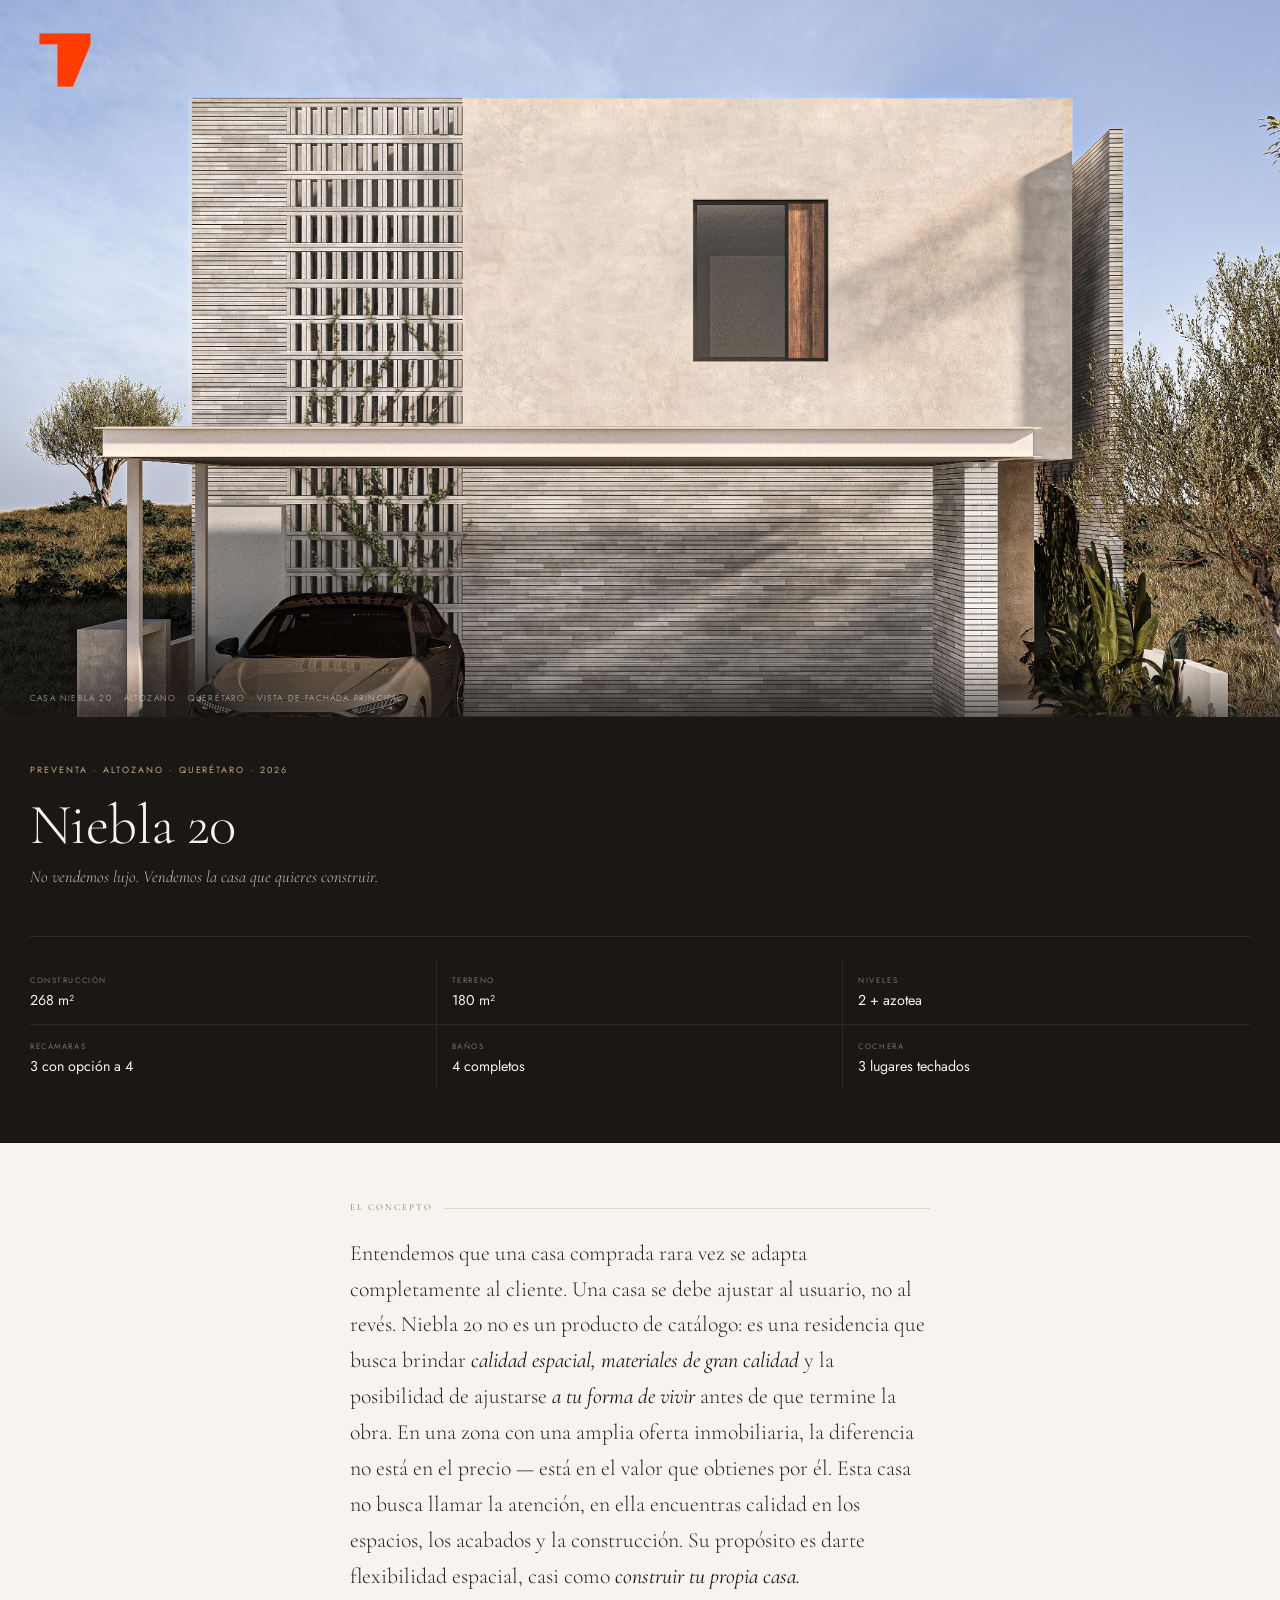
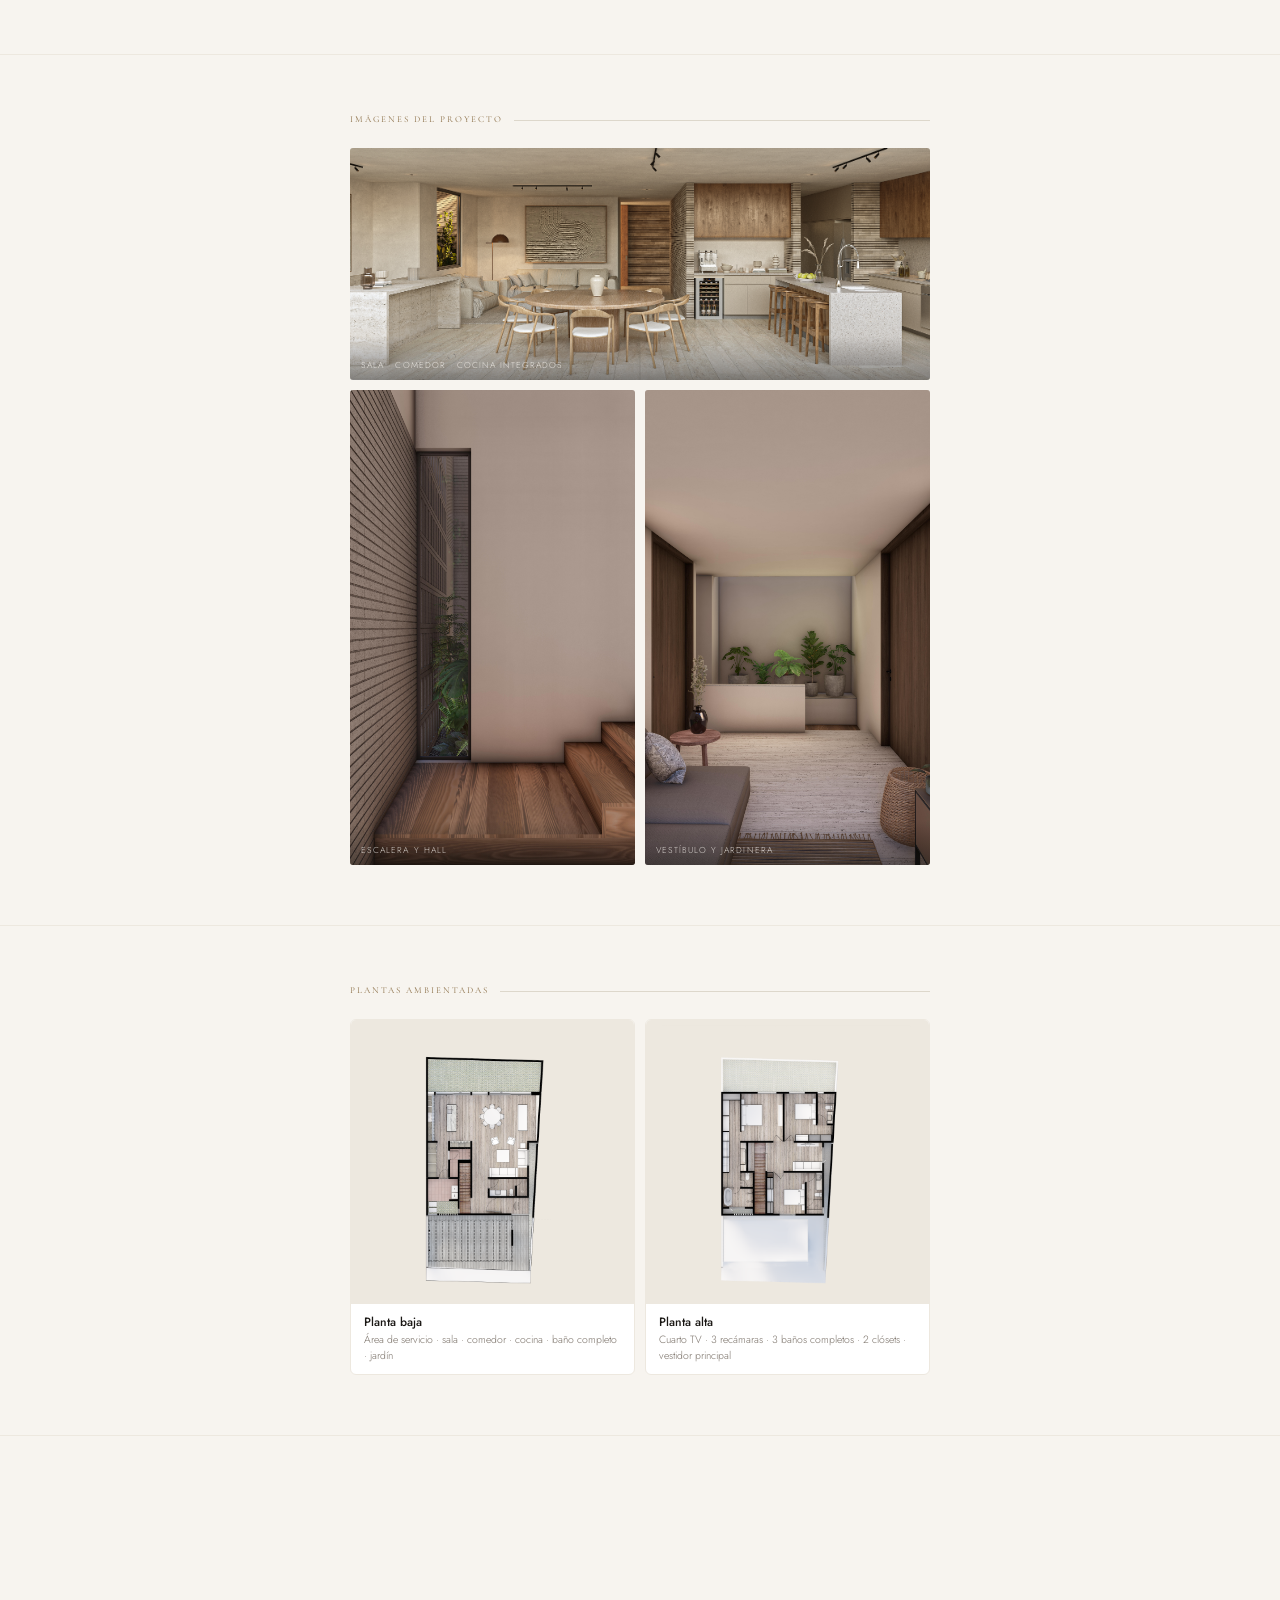
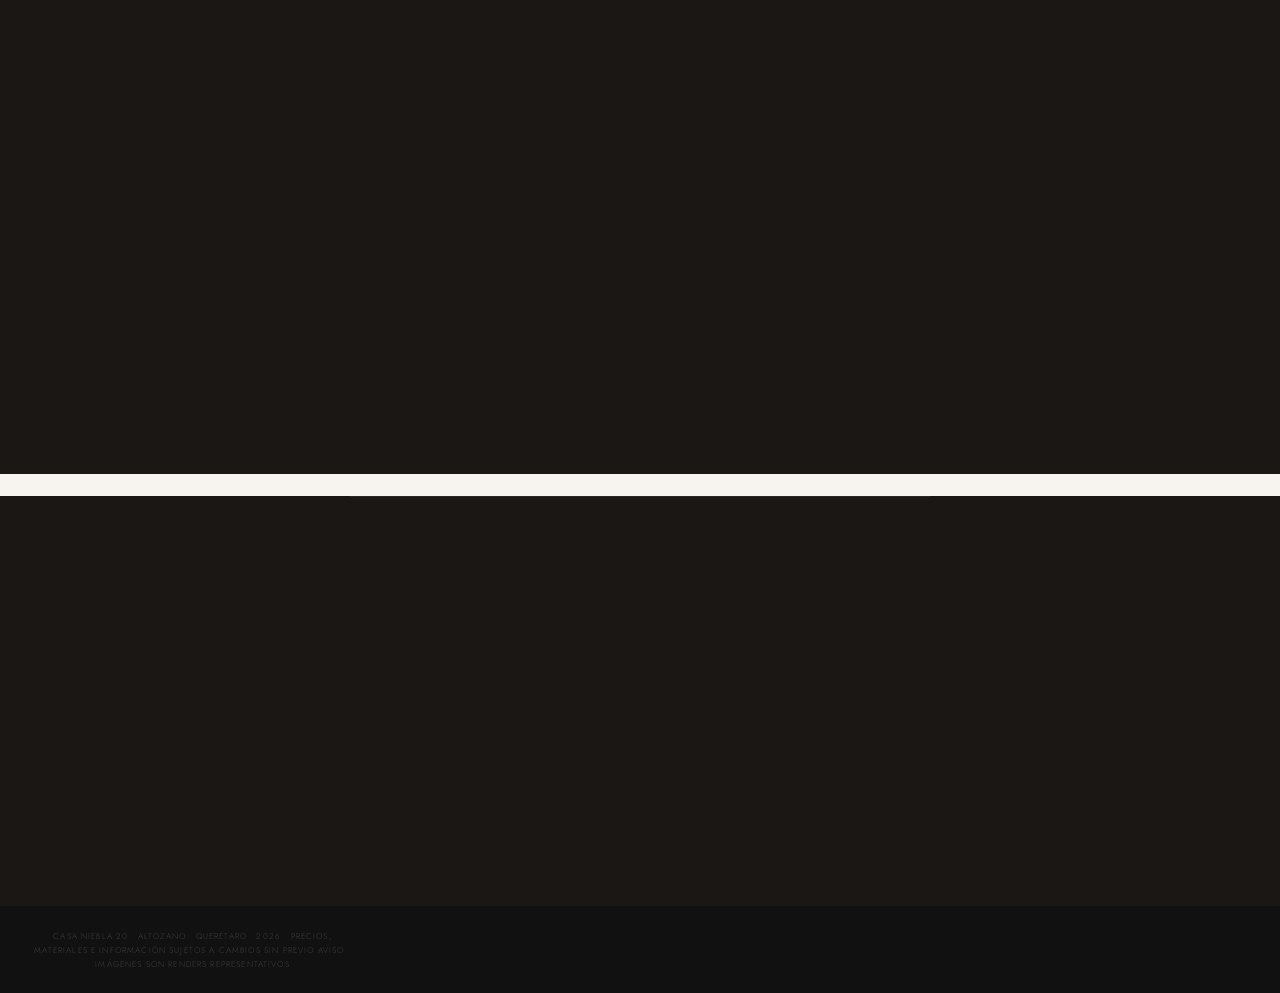
==== index.html @ 404b5ec1 "Add files via upload" ====
<!DOCTYPE html>
<html lang="es" dir="ltr">
<head>
<meta charset="UTF-8">
<meta name="viewport" content="width=device-width,initial-scale=1.0,viewport-fit=cover">
<meta name="theme-color" content="#1A1714">
<meta name="color-scheme" content="light">
<meta http-equiv="X-Content-Type-Options" content="nosniff">
<meta http-equiv="Referrer-Policy" content="strict-origin-when-cross-origin">
<meta name="format-detection" content="telephone=no">

<!-- EDITAR: título, descripción y URL de tu dominio -->
<title>Casa Niebla 20 — Preventa Querétaro 2026</title>
<meta name="description" content="Preventa residencial en Querétaro. Calidad espacial, materiales de primera selección y personalización total a tu medida.">
<meta name="robots" content="index,follow">
<link rel="canonical" href="https://casa-niebla-20.talud.mx/">

<!-- Open Graph — aparece al compartir por WhatsApp, iMessage, redes sociales -->
<!-- EDITAR: og:url y og:image con tu URL real -->
<meta property="og:type" content="website">
<meta property="og:url" content="https://casa-niebla-20.talud.mx/">
<meta property="og:title" content="Casa Niebla 20 — Preventa Querétaro 2026">
<meta property="og:description" content="Calidad espacial, materiales de primera selección y personalización total.">
<meta property="og:image" content="https://casa-niebla-20.talud.mx/img/og-image.jpg">
<meta property="og:image:width" content="1200">
<meta property="og:image:height" content="630">
<meta property="og:locale" content="es_MX">

<!-- Favicon — ISOblack.png en carpeta img/ -->
<link rel="icon" type="image/png" href="img/isoblack.png">

<!-- Fuentes: carga no bloqueante -->
<link rel="preconnect" href="https://fonts.googleapis.com" crossorigin>
<link rel="preconnect" href="https://fonts.gstatic.com" crossorigin>
<link href="https://fonts.googleapis.com/css2?family=Cormorant+Garamond:ital,wght@0,300;0,400;1,300;1,400&family=Jost:wght@300;400;500&display=swap" rel="stylesheet" media="print" onload="this.media='all'">
<noscript><link href="https://fonts.googleapis.com/css2?family=Cormorant+Garamond:ital,wght@0,300;0,400;1,300;1,400&family=Jost:wght@300;400;500&display=swap" rel="stylesheet"></noscript>

<!-- Estilos -->
<link rel="stylesheet" href="css/styles.css">

<!-- Datos estructurados para Google — EDITAR valores entre comillas -->
<script type="application/ld+json">
{"@context":"https://schema.org","@type":"RealEstateListing","name":"Casa Niebla 20","description":"Preventa residencial en Querétaro. Calidad espacial y personalización total.","url":"https://casa-niebla-20.talud.mx/","image":"https://casa-niebla-20.talud.mx/img/og-image.jpg","address":{"@type":"PostalAddress","addressLocality":"Querétaro","addressRegion":"Querétaro","addressCountry":"MX"},"floorSize":{"@type":"QuantitativeValue","value":"268","unitCode":"MTK"},"numberOfRooms":3,"offers":{"@type":"Offer","priceCurrency":"MXN","availability":"https://schema.org/LimitedAvailability","validThrough":"2026-12-31"},"seller":{"@type":"Organization","name":"[Nombre del Despacho]","telephone":"+524422361139","email":"[Correo]"}}
</script>
</head>
<body>

<!-- LIGHTBOX — no editar -->
<div id="lightbox" class="lb-overlay" role="dialog" aria-modal="true" aria-label="Imagen ampliada" aria-hidden="true">
  <button class="lb-prev" id="lb-prev" aria-label="Imagen anterior">
    <svg viewBox="0 0 24 24" aria-hidden="true" fill="none" stroke="currentColor" stroke-width="1.5" stroke-linecap="round" stroke-linejoin="round"><polyline points="15 18 9 12 15 6"/></svg>
  </button>
  <div class="lb-img-wrap">
    <button class="lb-close" id="lb-close" aria-label="Cerrar imagen">
      <svg viewBox="0 0 24 24" aria-hidden="true"><line x1="18" y1="6" x2="6" y2="18"/><line x1="6" y1="6" x2="18" y2="18"/></svg>
    </button>
    <img id="lb-img" src="" alt="" loading="lazy">
    <p id="lb-caption" aria-live="polite"></p>
  </div>
  <button class="lb-next" id="lb-next" aria-label="Imagen siguiente">
    <svg viewBox="0 0 24 24" aria-hidden="true" fill="none" stroke="currentColor" stroke-width="1.5" stroke-linecap="round" stroke-linejoin="round"><polyline points="9 18 15 12 9 6"/></svg>
  </button>
</div>

<!-- ═══════════════════════════════════════════
     HERO
     EDITAR: título, subtítulo y los 6 datos del dl
═══════════════════════════════════════════ -->
<header class="hero" role="banner">
  <figure class="hero__media">
    <img src="img/isorojo.png" alt="" class="hero__iso" aria-hidden="true">
    <img src="img/fachada.jpg" alt="Fachada principal Casa Niebla 20"
         class="hero__img" width="1200" height="800"
         loading="eager" fetchpriority="high"
         data-lightbox data-lb-src="img/fachada.jpg"
         data-lb-caption="Fachada principal — Casa Niebla 20"
         >
    <figcaption>Casa Niebla 20 · Altozano · Querétaro · Vista de fachada principal</figcaption>
  </figure>

  <div class="hero__body">
    <p class="hero__eyebrow">Preventa · Altozano  · Querétaro · 2026</p><!-- EDITAR año/ciudad -->
    <h1 class="hero__title">Niebla 20</h1><!-- EDITAR nombre -->
    <p class="hero__subtitle">No vendemos lujo. Vendemos la casa que quieres construir.</p><!-- EDITAR subtítulo -->

    <!-- EDITAR los 6 valores del proyecto -->
    <dl class="hero__meta">
      <div><dt>Construcción</dt><dd>268 m²</dd></div>
      <div><dt>Terreno</dt><dd>180 m²</dd></div>
      <div><dt>Niveles</dt><dd>2 + azotea</dd></div>
      <div><dt>Recámaras</dt><dd>3 con opción a 4</dd></div>
      <div><dt>Baños</dt><dd>4 completos</dd></div>
      <div><dt>Cochera</dt><dd>3 lugares techados</dd></div>
    </dl>
  </div>
</header>

<main id="main-content">

<!-- ═══════════════════════════════════════════
     01 · CONCEPTO — EDITAR el párrafo
═══════════════════════════════════════════ -->
<section class="section" aria-labelledby="h-concepto">
  <div class="wrap">
    <h2 class="section-tag reveal" id="h-concepto">El concepto</h2>
    <p class="concept__text reveal">
      Entendemos que una casa comprada rara vez se adapta completamente al cliente. Una casa se debe ajustar al usuario,
      no al revés. Niebla 20 no es un producto de catálogo: es una residencia
      que busca brindar <em>calidad espacial, materiales de gran calidad</em>
      y la posibilidad de ajustarse <em>a tu forma de vivir</em> antes de que termine la obra.
      En una zona con una amplia oferta inmobiliaria, la diferencia no está en el precio —
      está en el valor que obtienes por él. Esta casa no busca llamar la atención, en ella encuentras calidad en los espacios, los acabados y la construcción.
      Su propósito es darte flexibilidad espacial, casi como <em>construir tu propia casa.</em>
    </p>
  </div>
</section>

<!-- ═══════════════════════════════════════════
     02 · RENDERS PRINCIPALES
     Tamaños: Render 01 → 800×450 px | Renders 02-03 → 400×300 px
═══════════════════════════════════════════ -->
<section class="section" aria-labelledby="h-renders">
  <div class="wrap">
    <h2 class="section-tag reveal" id="h-renders">Imágenes del proyecto</h2>
    <div class="renders__stack">

      <figure class="render-box render-box--tall reveal">
        <img src="img/pano.jpeg" alt="Panorámica área social — sala, comedor y cocina"
             class="render-box__img" width="1850" height="450" loading="lazy"
             data-lightbox data-lb-src="img/pano.jpeg"
             data-lb-caption="Sala · comedor · cocina integrados"
             data-lb-type="pano" data-lb-group="renders">
        <figcaption>Sala · comedor · cocina integrados</figcaption>
      </figure>

      <div class="renders__pair">
        <figure class="render-box render-box--short reveal">
          <img src="img/escalera.jpg" alt="Escalera y hall de acceso a planta alta"
               class="render-box__img" width="400" height="300" loading="lazy"
               data-lightbox data-lb-src="img/escalera.jpg"
               data-lb-caption="Escalera y hall" data-lb-group="renders">
          <figcaption>Escalera y hall</figcaption>
        </figure>

        <figure class="render-box render-box--short reveal">
          <img src="img/jardinera.jpg" alt="Vestíbulo con jardinera interior"
               class="render-box__img" width="400" height="300" loading="lazy"
               data-lightbox data-lb-src="img/jardinera.jpg"
               data-lb-caption="Vestíbulo y jardinera" data-lb-group="renders">
          <figcaption>Vestíbulo y jardinera</figcaption>
        </figure>
      </div>

    </div>
  </div>
</section>

<!-- ═══════════════════════════════════════════
     03 · PLANTAS AMBIENTADAS
     Tamaño recomendado: 600×600 px
     Para habilitar el lightbox, verifica que data-lb-src apunte al mismo archivo
═══════════════════════════════════════════ -->
<section class="section" aria-labelledby="h-plantas">
  <div class="wrap">
    <h2 class="section-tag reveal" id="h-plantas">Plantas ambientadas</h2>
    <div class="plantas__grid">

      <article class="planta-card reveal">
        <div class="planta-card__img">
          <img src="img/plantabaja.png" alt="Opción cocina abierta o cerrada"
               width="400" height="225" loading="lazy"
               data-lightbox data-lb-src="img/plantabaja.png"
               data-lb-caption="Planta baja — opciones de distribución"
               data-lb-type="planta" data-lb-group="plantas">
        </div>
        <div class="planta-card__body">
          <h3 class="planta-card__title">Planta baja</h3><!-- EDITAR -->
          <p class="planta-card__desc">Área de servicio · sala · comedor · cocina · baño completo · jardín</p><!-- EDITAR -->
        </div>
      </article>

      <article class="planta-card reveal">
        <div class="planta-card__img">
          <img src="img/plantaalta.png" alt="Distribución planta alta"
               width="400" height="225" loading="lazy"
               data-lightbox data-lb-src="img/plantaalta.png"
               data-lb-caption="Planta alta — recámaras y baños"
               data-lb-type="planta" data-lb-group="plantas">
        </div>
        <div class="planta-card__body">
          <h3 class="planta-card__title">Planta alta</h3><!-- EDITAR -->
          <p class="planta-card__desc">Cuarto TV · 3 recámaras · 3 baños completos · 2 clósets · vestidor principal</p><!-- EDITAR -->
        </div>
      </article>

    </div>
  </div>
</section>

<!-- ═══════════════════════════════════════════
     04 · PERSONALIZACIÓN — EDITAR títulos y descripciones
═══════════════════════════════════════════ -->
<section class="section" aria-labelledby="h-custom">
  <div class="wrap">
    <h2 class="section-tag reveal" id="h-custom">Tu casa, a tu medida</h2>
    <p class="custom__intro reveal">
      La planta baja puede adaptarse antes o después de entregar la casa.
      Contáctanos durante la preventa y define cómo quieres vivir:
      no hay costo adicional por elegir, únicamente en preventa.
    </p>
    <div class="flex-grid">

      <article class="flex-card reveal">
        <div class="flex-card__thumb">
          <img src="img/family.png" alt="Opción cuarto en planta baja"
               width="400" height="225" loading="lazy"
               data-lightbox data-lb-src="img/family.png"
               data-lb-caption="Opción: Cuarto en planta baja"
               data-lb-type="planta" data-lb-group="custom">
        </div>
        <div class="flex-card__body">
          <div class="flex-card__icon" aria-hidden="true">
            <svg viewBox="0 0 24 24"><path d="M3 9l9-7 9 7v11a2 2 0 01-2 2H5a2 2 0 01-2-2z"/><polyline points="9 22 9 12 15 12 15 22"/></svg>
          </div>
          <h3>Cuarto en planta baja</h3>
          <p>Ideal para adultos mayores, trabajar en casa o ganar otro espacio de convivencia para la familia.</p>
        </div>
      </article>

      <article class="flex-card reveal">
        <div class="flex-card__thumb">
          <img src="img/cocina.png" alt="Opción cocina abierta o cerrada"
               width="400" height="225" loading="lazy"
               data-lightbox data-lb-src="img/cocina.png"
               data-lb-caption="Opción: Cocina abierta o cerrada"
               data-lb-type="planta" data-lb-group="custom">
        </div>
        <div class="flex-card__body">
          <div class="flex-card__icon" aria-hidden="true">
            <svg viewBox="0 0 24 24"><path d="M3 11l19-9-9 19-2-8-8-2z"/></svg>
          </div>
          <h3>Cocina cerrada</h3>
          <p>Ideal para quienes prefieren mantener los espacios separados.</p>
        </div>
      </article>

    </div>
  </div>
</section>

<!-- ═══════════════════════════════════════════
     05 · ACABADOS — EDITAR especificaciones y marcas
═══════════════════════════════════════════ -->
<section class="section" aria-labelledby="h-acabados">
  <div class="wrap">
    <h2 class="section-tag reveal" id="h-acabados">Memoria de acabados y equipamiento</h2>
    <dl>
      <div class="acabados__item reveal"><dt class="ac__label">Cancelería</dt><dd class="ac__desc">Aluminio color gris Europa <span class="brand-pill">CUPRUM / Eurovent</span></dd></div>
      <div class="acabados__item reveal"><dt class="ac__label">Pisos sociales</dt><dd class="ac__desc">Travertino a la veta 30 cm × largos libres, acabado mate <span class="brand-pill">Piedra natural</span></dd></div>
      <div class="acabados__item reveal"><dt class="ac__label">Pisos rec.</dt><dd class="ac__desc">Laminado 8 mm AC4 o madera de ingeniería (a elegir en preventa) <span class="brand-pill">Teknostep</span></dd></div>
      <div class="acabados__item reveal"><dt class="ac__label">Cocina</dt><dd class="ac__desc">Gabinetes de melamina con frentes de <b>MDF enchapado</b>, cubierta de granito (a elegir en preventa), tarja doble de acero inox.</dd></div>
      <div class="acabados__item reveal"><dt class="ac__label">Baños</dt><dd class="ac__desc">WC descarga dual, lavabos monolíticos, monomandos de palanca <span class="brand-pill">Interceramic / Helvex / Urrea</span></dd></div>
      <div class="acabados__item reveal"><dt class="ac__label">Herrería</dt><dd class="ac__desc">Puertas y cubiertas en acabado mate</dd></div>
      <div class="acabados__item reveal"><dt class="ac__label">Pintura</dt><dd class="ac__desc">Vinílica lavable interior / acrílica exterior, acabado mate <span class="brand-pill">Behr / Berel</span></dd></div>
      <div class="acabados__item reveal"><dt class="ac__label">Clósets</dt><dd class="ac__desc">Gabinetes de melamina con frentes de <b>MDF enchapado</b>, correderas amortiguadas, espejo integrado</dd></div>
      <div class="acabados__item reveal"><dt class="ac__label">Eléctrico</dt><dd class="ac__desc">Apagadores y contactos (color y línea a elegir en preventa), tablero de interruptores term. <span class="brand-pill">Bticino / SquareD</span></dd></div>
      <div class="acabados__item reveal"><dt class="ac__label">Agua caliente</dt><dd class="ac__desc">Calentador de paso a gas, preparación para solar <span class="brand-pill">Calorex</span></dd></div>
      <div class="acabados__item reveal"><dt class="ac__label">Aire Acondicionado</dt><dd class="ac__desc">Preparación para minisplit en cada recámara de Planta Alta </dd></div>
      <div class="acabados__item reveal"><dt class="ac__label">Cisterna</dt><dd class="ac__desc">Tuberías en Tuboplus, cisterna 5 mil litros, bomba sumergible .75 hp <span class="brand-pill">Rotoplas / Pedrollo</span></dd></div>
    </dl>
    <p class="acabados__note reveal">* Marcas indicadas como referencia de calidad. El constructor podrá sustituir por equivalentes de igual o mayor especificación, previo acuerdo con el comprador.</p>
  </div>
</section>

<!-- ═══════════════════════════════════════════
     06 · DETALLES INTERIORES
     Tamaño recomendado: 600×600 px
     Para agregar más fotos: duplica un <figure class="sec-box"> y ajusta src, alt y figcaption
═══════════════════════════════════════════ -->
<section class="section" aria-labelledby="h-detalles">
  <div class="wrap">
    <h2 class="section-tag reveal" id="h-detalles">Detalles interiores</h2>
    <div class="sec-renders__grid">

      <figure class="sec-box reveal">
        <img src="img/escalera.jpg" alt="Vestíbulo principal"
             width="600" height="600" loading="lazy"
             data-lightbox data-lb-src="img/escalera.jpg" data-lb-caption="Remate acceso" data-lb-group="detalles">
        <figcaption>Remate acceso</figcaption>
      </figure>

      <figure class="sec-box reveal">
        <img src="img/cocinacerrada.jpg" alt="Cocina y área social"
             width="600" height="600" loading="lazy"
             data-lightbox data-lb-src="img/cocinacerrada.jpg" data-lb-caption="Cocina Cerrada" data-lb-group="detalles">
        <figcaption>OPC. Cocina Cerrada</figcaption>
      </figure>

      <figure class="sec-box reveal">
        <img src="img/familypano.jpg" alt="Family Panorámica"
             width="600" height="600" loading="lazy"
             data-lightbox data-lb-src="img/familypano.jpg" data-lb-caption="OPC. Family" data-lb-group="detalles">
        <figcaption>OPC. Family</figcaption>
      </figure>

      <figure class="sec-box reveal">
        <img src="img/jardinera.jpg" alt="Jardinera interior"
             width="600" height="600" loading="lazy"
             data-lightbox data-lb-src="img/jardinera.jpg" data-lb-caption="Vestíbulo Planta Alta" data-lb-group="detalles">
        <figcaption>Vest Planta Alta</figcaption>
      </figure>

      <figure class="sec-box reveal">
        <img src="img/principal.jpg" alt="Recámara principal"
             width="600" height="600" loading="lazy"
             data-lightbox data-lb-src="img/principal.jpg" data-lb-caption="Recámara principal" data-lb-group="detalles">
        <figcaption>Recámara Principal</figcaption>
      </figure>

      <figure class="sec-box reveal">
        <img src="img/tv.jpg" alt="Sala de TV planta alta"
             width="600" height="600" loading="lazy"
             data-lightbox data-lb-src="img/tv.jpg" data-lb-caption="Sala TV" data-lb-group="detalles">
        <figcaption>Sala TV</figcaption>
      </figure>

    </div>
  </div>
</section>

</main>

<!-- ═══════════════════════════════════════════
     AVANCE DE OBRA
     CÓMO AGREGAR FOTOS (3 slots disponibles):
     En cada slot INSERT IMAGE:
     ① Copia tu foto a img/ (nombres: avance-01.jpg, avance-02.jpg, avance-03.jpg)
     ② Elimina el div.img-ph de ese slot
     ③ Descomenta el bloque <div class="obra__gallery-item"...> de ese slot
     ④ Actualiza src, data-lb-src, alt, data-lb-caption y la fecha del badge
     PORCENTAJE: cambia los 3 valores marcados con EDITAR-PCT
═══════════════════════════════════════════ -->
<section class="obra-section" aria-labelledby="h-obra">
  <div class="wrap">
    <h2 class="section-tag reveal" id="h-obra">Avance de obra</h2>
    <p class="obra__intro reveal">
      Actualizamos esta sección mensualmente con fotografías reales del proceso constructivo
      para que puedas seguir el avance de tu inversión con total transparencia.
    </p>

    <div class="obra-card reveal">
      <div class="obra__gallery">

        <div class="obra__gallery-item"
             data-lightbox data-lb-src="img/obraCelosia.jpg"
             data-lb-caption="Avance de obra — Mayo 2026" data-lb-group="obra">
          <img src="img/obraCelosia.jpg" alt="Avance de obra — Mayo 2026"
               width="800" height="450" loading="lazy">
          <span class="obra-card__badge">Mayo 2026</span>
        </div>

        <div class="obra__gallery-item"
             data-lightbox data-lb-src="img/obraMuros.jpg"
             data-lb-caption="Muros — Mayo 2026" data-lb-group="obra">
          <img src="img/obraMuros.jpg" alt="Muros — Mayo 2026"
               width="400" height="300" loading="lazy">
        </div>

        <div class="obra__gallery-item"
             data-lightbox data-lb-src="img/obraCimbra.jpg"
             data-lb-caption="Cimbra — Mayo 2026" data-lb-group="obra">
          <img src="img/obraCimbra.jpg" alt="Cimbra — Mayo 2026"
               width="400" height="300" loading="lazy">
        </div>

      </div><!-- /.obra__gallery -->

      <div class="obra-card__body">
        <p class="obra-card__label">Última actualización · mayo 2026</p><!-- EDITAR fecha -->
        <p class="obra-card__desc">
          Estructura de planta baja concluída al 100%. Inicio de trabajos de cimbrado para recibir armados de losa de entrepiso y posteriormente el colado. El proyecto avanza conforme al calendario establecido en proyecto. 
        </p><!-- EDITAR descripción -->

        <div class="obra__progress">
          <div class="obra__progress-header">
            <span class="obra__progress-label">Avance general de obra</span>
            <span class="obra__progress-pct">35%</span><!-- EDITAR-PCT -->
          </div>
          <div class="obra__bar-track" role="progressbar"
               aria-valuenow="35"
               aria-valuemin="0" aria-valuemax="100" aria-label="Avance de obra: 35%"><!-- EDITAR-PCT en aria-valuenow y aria-label -->
            <div class="obra__bar-fill" data-target-width="35%"></div><!-- EDITAR-PCT -->
          </div>
        </div>

        <div class="obra__trust" role="note">
          <svg viewBox="0 0 24 24" aria-hidden="true"><path d="M12 22s8-4 8-10V5l-8-3-8 3v7c0 6 8 10 8 10z"/></svg>
          <p>
            <strong>Transparencia total para el comprador en preventa.</strong>
            Las fotografías son tomadas directamente en obra y publicadas sin edición.
            Podrás pedir la actualización semanal del avance si se requiere.
          </p><!-- EDITAR texto si lo deseas -->
        </div>
      </div>
    </div>
  </div>
</section>

<!-- ═══════════════════════════════════════════
     PRECIO
     El precio se comparte de forma directa con el interesado.
     Solo se muestra la oportunidad de preventa y la fecha de entrega.
     EDITAR: beneficios de la lista si cambian
═══════════════════════════════════════════ -->
<section class="price-section" aria-labelledby="h-precio">
  <div class="wrap">
    <h2 class="section-tag reveal" id="h-precio">Precio de preventa</h2>

    <div class="price__row reveal">
      <div>
        <p class="price__label">Precio de lanzamiento</p>
        <p class="price__main" aria-label="Precio de preventa">
          <span class="price__curr" aria-hidden="true"></span>$7,995,000
        </p>
        <p class="price__note">MXN · precio de preventa válido hasta octubre de 2026</p>
        <p class="price__delivery" style="margin-top:.6rem">Entrega estimada · Diciembre 2026</p>
      </div>
      <div class="price__termination" aria-label="Precio estimado en terminación">
        <span class="price__termination-label">Precio en terminación</span>
        <span class="price__termination-value">$8,215,000</span>
        <span class="price__termination-note">MXN · precio de venta 2026</span>
      </div>
    </div>

    <hr class="divider">

    <ul class="price__includes reveal" aria-label="Beneficios incluidos en preventa">
      <li>Personalización de planta antes de terminaciones</li>
      <li>Elección de acabados desde catálogo de materiales</li>
      <li>Escrituración al momento de liquidar</li>
      <li>Garantía de estructura 10 años</li>
      <li>Entrega Diciembre 2026</li>
      <li>Financiamiento personalizado</li>
    </ul>

    <div class="price__cta reveal">
      <p style="text-align:left;font-family:var(--serif);font-size:clamp(1.6rem,7vw,3rem);line-height:1.4;color:var(--cream);margin-bottom:var(--s3);margin-top:var(--s4)">Contáctanos para saber más o <em>para agendar una visita a obra</em></p>
      <a href="https://wa.me/524422361139?text=Hola%2C%20me%20interesa%20la%20preventa%20de%20Casa%20Niebla%2020.%20Me%20gustar%C3%ADa%20agendar%20una%20visita%20de%20obra."
         class="btn btn--primary" target="_blank" rel="noopener noreferrer"
         aria-label="Contactar por WhatsApp (abre en nueva pestaña)">
        <svg viewBox="0 0 24 24" aria-hidden="true"><path d="M21 11.5a8.38 8.38 0 01-.9 3.8 8.5 8.5 0 01-7.6 4.7 8.38 8.38 0 01-3.8-.9L3 21l1.9-5.7a8.38 8.38 0 01-.9-3.8 8.5 8.5 0 014.7-7.6 8.38 8.38 0 013.8-.9h.5a8.48 8.48 0 018 8v.5z"/></svg>
        ¡Contáctanos!
      </a>
    </div>

    <p class="price__scarcity reveal" role="note">
      Precio de lanzamiento vigente hasta agotar la etapa de preventa — unidad única
    </p>
  </div>
</section>

<!-- ═══════════════════════════════════════════
     CONTACTO
     EDITAR: nombre, teléfono, correo, colonia
     IMPORTANTE: el teléfono aparece en 4 lugares —
     usa Ctrl+H en VS Code para reemplazar todos de una vez
═══════════════════════════════════════════ -->
<section class="contact-section" aria-labelledby="h-contacto">
  <div class="wrap">
    <hr class="divider" style="background:rgba(255,255,255,.07);margin-bottom:var(--s6)">
    <img src="img/taludlogo.png" alt="Talud" class="contact__logo reveal" id="h-contacto">
    <address class="contact__details reveal">
      <a href="https://www.talud.mx" target="_blank" rel="noopener">www.talud.mx</a><br>
      <a href="https://wa.me/524422361139?text=Hola%2C%20me%20interesa%20la%20preventa%20de%20Casa%20Niebla%2020." target="_blank" rel="noopener noreferrer">+52 442 236 1139</a><br>
      Av. de las Ciencias 3015-3er piso, Santa Fé, 76230 Juriquilla, Qro.
    </address>
  </div>
</section>

<footer class="footer" role="contentinfo">
  <p>Casa Niebla 20 · Altozano · Querétaro · 2026 · Precios, materiales e información sujetos a cambios sin previo aviso · Imágenes son renders representativos</p>
</footer>

<!-- Sticky bar móvil — EDITAR número de teléfono -->
<nav class="sticky-bar" aria-label="Contacto rápido">
  <a href="https://wa.me/524422361139?text=Hola%2C%20me%20interesa%20la%20preventa%20de%20Casa%20Niebla%2020."
     class="sticky-btn sticky-btn--wa" target="_blank" rel="noopener noreferrer" aria-label="WhatsApp"><!-- EDITAR número -->
    <svg viewBox="0 0 24 24" aria-hidden="true"><path d="M21 11.5a8.38 8.38 0 01-.9 3.8 8.5 8.5 0 01-7.6 4.7 8.38 8.38 0 01-3.8-.9L3 21l1.9-5.7a8.38 8.38 0 01-.9-3.8 8.5 8.5 0 014.7-7.6 8.38 8.38 0 013.8-.9h.5a8.48 8.48 0 018 8v.5z"/></svg>
    WhatsApp
  </a>
  <a href="tel:+524422361139" class="sticky-btn sticky-btn--call" aria-label="Llamar"><!-- EDITAR número -->
    <svg viewBox="0 0 24 24" aria-hidden="true"><path d="M22 16.92v3a2 2 0 01-2.18 2 19.79 19.79 0 01-8.63-3.07A19.5 19.5 0 013.07 10.8 19.79 19.79 0 01.07 2.18 2 2 0 012.07 0h3a2 2 0 012 1.72c.127.96.361 1.903.7 2.81a2 2 0 01-.45 2.11L6.09 7.91a16 16 0 006 6l1.27-1.27a2 2 0 012.11-.45c.907.339 1.85.573 2.81.7A2 2 0 0122 16.92z"/></svg>
    Llamar
  </a>
</nav>

<script src="js/main.js" defer></script>

<!--
HEADERS DE SEGURIDAD EN EL SERVIDOR (netlify.toml):

[[headers]]
  for = "/*"
  [headers.values]
    X-Frame-Options           = "DENY"
    X-Content-Type-Options    = "nosniff"
    Referrer-Policy           = "strict-origin-when-cross-origin"
    Permissions-Policy        = "camera=(), microphone=(), geolocation=()"
    Strict-Transport-Security = "max-age=63072000; includeSubDomains; preload"
    Content-Security-Policy   = "default-src 'self'; font-src 'self' https://fonts.gstatic.com; style-src 'self' https://fonts.googleapis.com; img-src 'self' data: https:; script-src 'self'; frame-ancestors 'none';"
-->

</body>
</html>
---- css/styles.css ----
/* ── Reset ── */
*,*::before,*::after{box-sizing:border-box;margin:0;padding:0}

/* ── Tokens ── */
:root{
  --ink:#1A1714;--dark:#2B2620;--muted:#7A7168;--mid:#C8BFB0;
  --warm:#EDE8DF;--cream:#F7F4EF;--white:#FFFFFF;
  --accent:#8B6F47;--accent-l:#C4A882;--accent-d:#6A5235;
  --serif:'Cormorant Garamond',Georgia,serif;
  --sans:'Jost','Segoe UI',system-ui,sans-serif;
  --s1:.5rem;--s2:1rem;--s3:1.5rem;--s4:2rem;--s6:3rem;--s8:4rem;
  --mw:540px;--px:1.25rem;--rsm:3px;--rmd:6px;
  --ease:cubic-bezier(.25,.46,.45,.94);--dur:.65s;
}

/* ── Base ── */
html{font-size:15px;scroll-behavior:smooth;-webkit-text-size-adjust:100%;text-size-adjust:100%}
body{font-family:var(--sans);font-weight:300;line-height:1.7;color:var(--ink);background:var(--cream);-webkit-font-smoothing:antialiased;-moz-osx-font-smoothing:grayscale;overflow-x:hidden;padding-bottom:4.5rem}
body.lb-open{overflow:hidden}
:focus-visible{outline:2px solid var(--accent);outline-offset:3px;border-radius:var(--rsm)}
@media(prefers-reduced-motion:reduce){*,*::before,*::after{animation-duration:.01ms!important;transition-duration:.01ms!important}.reveal{opacity:1!important;transform:none!important}}
h1,h2,h3,h4{font-family:var(--serif);font-weight:300;line-height:1.15}
p{max-width:65ch}
a{color:inherit;text-underline-offset:3px}
img{display:block;max-width:100%;height:auto}
ul,ol{list-style:none}
address{font-style:normal}

/* ── Utilidades ── */
.wrap{max-width:var(--mw);margin-inline:auto;padding-inline:var(--px)}
.divider{height:.5px;background:var(--warm);border:none;margin-block:var(--s3)}
.section-tag{display:flex;align-items:center;gap:.75rem;font-size:.6rem;font-weight:400;letter-spacing:.22em;text-transform:uppercase;color:var(--accent);margin-bottom:var(--s3)}
.section-tag::after{content:'';flex:1;height:.5px;background:var(--mid);opacity:.55}
.img-ph{display:flex;flex-direction:column;align-items:center;justify-content:center;gap:.5rem;width:100%;height:100%;text-align:center;padding:var(--s2)}
.img-ph svg{opacity:.2}
.img-ph span{font-size:.55rem;letter-spacing:.15em;text-transform:uppercase;color:var(--muted)}
.brand-pill{display:inline-block;margin-top:.3rem;font-size:.6rem;font-weight:500;color:var(--muted);border:.5px solid var(--mid);border-radius:20px;padding:.1rem .5rem}
.btn{display:flex;align-items:center;justify-content:center;gap:.5rem;width:100%;min-height:44px;padding:.875rem 1.25rem;border-radius:var(--rsm);font-family:var(--sans);font-size:.8rem;font-weight:400;letter-spacing:.07em;text-transform:uppercase;text-decoration:none;border:none;cursor:pointer;transition:background-color .18s var(--ease),border-color .18s var(--ease)}
.btn svg{width:15px;height:15px;stroke:currentColor;fill:none;stroke-width:1.8;stroke-linecap:round;stroke-linejoin:round;flex-shrink:0}
.btn--primary{background:var(--accent);color:var(--cream);margin-bottom:.625rem}
.btn--primary:hover{background:var(--accent-d)}
.btn--primary:active{transform:scale(.99)}
.btn--secondary{background:transparent;color:var(--cream);border:.5px solid rgba(255,255,255,.18)}
.btn--secondary:hover{border-color:rgba(255,255,255,.4)}

/* ── Scroll reveal ── */
.reveal{opacity:0;transform:translateY(22px);transition:opacity var(--dur) var(--ease),transform var(--dur) var(--ease);will-change:opacity,transform}
.reveal.is-visible{opacity:1;transform:none;will-change:auto}

/* ── Lightbox ── */
.lb-overlay{position:fixed;inset:0;z-index:1000;background:rgba(26,23,20,.96);display:flex;align-items:center;justify-content:center;padding:var(--s2);opacity:0;visibility:hidden;transition:opacity .3s var(--ease),visibility .3s var(--ease)}
.lb-overlay.is-open{opacity:1;visibility:visible}
.lb-img-wrap{position:relative;max-width:min(90vw,860px);max-height:90vh;display:flex;align-items:center;justify-content:center}
#lb-img{max-width:100%;max-height:85vh;object-fit:contain;border-radius:var(--rsm);transform:scale(.92);transition:transform .3s var(--ease)}
.lb-overlay.is-open #lb-img{transform:scale(1.1)}
.lb-overlay.is-open[data-lb-type="planta"] #lb-img{transform:scale(1.75)}
.lb-overlay.is-open[data-lb-type="pano"] #lb-img{transform:scale(1.5)}
#lb-caption{position:absolute;bottom:-1.75rem;left:0;right:0;text-align:center;font-size:.625rem;letter-spacing:.14em;text-transform:uppercase;color:rgba(247,244,239,.45);white-space:nowrap;overflow:hidden;text-overflow:ellipsis}
.lb-close{position:absolute;top:-2.75rem;right:0;width:44px;height:44px;display:flex;align-items:center;justify-content:center;background:none;border:none;cursor:pointer;padding:0;color:rgba(247,244,239,.6);transition:color .18s}
.lb-close:hover{color:var(--cream)}
.lb-close svg{width:20px;height:20px;stroke:currentColor;fill:none;stroke-width:1.5;stroke-linecap:round}
.lb-prev,.lb-next{position:fixed;top:50%;transform:translateY(-50%);width:44px;height:64px;display:flex;align-items:center;justify-content:center;background:rgba(26,23,20,.5);border:none;cursor:pointer;padding:0;color:rgba(247,244,239,.7);transition:background .18s,color .18s;z-index:1001;backdrop-filter:blur(4px);-webkit-backdrop-filter:blur(4px)}
.lb-prev{left:0;border-radius:0 4px 4px 0}
.lb-next{right:0;border-radius:4px 0 0 4px}
.lb-prev:hover,.lb-next:hover{background:rgba(26,23,20,.85);color:var(--cream)}
.lb-prev svg,.lb-next svg{width:22px;height:22px}
[data-lightbox]{cursor:zoom-in}

/* ── Hero ── */
.hero{background:var(--ink);color:var(--cream);min-height:100vh;min-height:100svh;display:flex;flex-direction:column}
.hero__media{flex:1;min-height:56vw;background:var(--dark);position:relative;overflow:hidden;display:flex;align-items:center;justify-content:center}
.hero__img{position:absolute;inset:0;width:100%;height:100%;object-fit:cover;object-position:center}
.hero__iso{position:absolute;top:1rem;left:-1rem;width:clamp(70px,15%,160px);height:auto;z-index:3;pointer-events:none}
.hero__media figcaption{position:absolute;bottom:0;left:0;right:0;padding:2rem var(--px) .75rem;background:linear-gradient(transparent,rgba(26,23,20,.6));font-size:.575rem;letter-spacing:.14em;text-transform:uppercase;color:rgba(247,244,239,.7);z-index:2}
.hero__body{padding:var(--s6) var(--px)}
.hero__eyebrow{font-size:.6rem;letter-spacing:.22em;text-transform:uppercase;color:var(--accent-l);margin-bottom:var(--s2);font-weight:400}
.hero__title{font-size:clamp(2.4rem,10vw,3.8rem);font-weight:300;letter-spacing:-.01em;color:var(--cream);margin-bottom:.35rem}
.hero__subtitle{font-family:var(--serif);font-size:1.1rem;font-style:italic;color:var(--mid);margin-bottom:var(--s6)}

/* Hero meta — 3 columnas × 2 filas */
.hero__meta{display:grid;grid-template-columns:repeat(3,1fr);gap:0;padding-top:var(--s3);border-top:.5px solid rgba(255,255,255,.1)}
.hero__meta>div{padding:var(--s2);border-right:.5px solid rgba(255,255,255,.08)}
.hero__meta>div:nth-child(3n+1){padding-left:0}
.hero__meta>div:nth-child(3n){border-right:none;padding-right:0}
.hero__meta>div:nth-child(n+4){border-top:.5px solid rgba(255,255,255,.08);padding-top:var(--s2)}
.hero__meta dt{font-size:.525rem;letter-spacing:.2em;text-transform:uppercase;color:var(--muted);margin-bottom:.3rem;font-weight:400}
.hero__meta dd{font-size:.95rem;font-weight:400;color:var(--cream);line-height:1.2}

/* ── Secciones ── */
.section{padding-block:var(--s8);border-bottom:.5px solid var(--warm)}
.section:last-of-type{border-bottom:none}

/* Concepto */
.concept__text{font-family:var(--serif);font-size:clamp(1.2rem,4.5vw,1.45rem);font-weight:300;line-height:1.65;color:var(--dark)}
.concept__text em{font-style:italic;font-weight:400;color:var(--ink)}

/* Renders */
.renders__stack{display:flex;flex-direction:column;gap:.625rem}
.renders__pair{display:grid;grid-template-columns:1fr 1fr;gap:.625rem}
.render-box{background:var(--warm);border-radius:var(--rsm);position:relative;overflow:hidden;display:flex;align-items:center;justify-content:center}
.render-box--tall{aspect-ratio:10/4}
.render-box--short{aspect-ratio:3/5}
.render-box__img{position:absolute;inset:0;width:100%;height:100%;object-fit:cover}
.render-box figcaption{position:absolute;bottom:0;left:0;right:0;padding:1.5rem .75rem .5rem;background:linear-gradient(transparent,rgba(26,23,20,.5));font-size:.575rem;letter-spacing:.12em;text-transform:uppercase;color:rgba(247,244,239,.8);z-index:2}

/* Plantas */
.plantas__grid{display:grid;grid-template-columns:1fr 1fr;gap:.625rem}
.planta-card{background:var(--white);border:.5px solid var(--warm);border-radius:var(--rmd);overflow:hidden}
.planta-card__img{aspect-ratio:1;background:var(--warm);position:relative;overflow:hidden;display:flex;align-items:center;justify-content:center}
.planta-card__img img{position:absolute;inset:0;width:100%;height:100%;object-fit:cover;transition:transform .35s var(--ease)}
.planta-card__img:hover img{transform:scale(1.03)}
.planta-card__body{padding:.75rem .875rem;border-top:.5px solid var(--warm)}
.planta-card__title{font-family:var(--sans);font-size:.8rem;font-weight:500;color:var(--ink);margin-bottom:.2rem}
.planta-card__desc{font-size:.7rem;color:var(--muted);line-height:1.45}

/* Personalización */
.custom__intro{font-size:.875rem;color:var(--muted);line-height:1.65;margin-bottom:var(--s3)}
.flex-grid{display:grid;grid-template-columns:1fr 1fr;gap:.625rem}
.flex-card{background:var(--white);border:.5px solid var(--warm);border-radius:var(--rmd);overflow:hidden}
.flex-card__thumb{aspect-ratio:1/1;overflow:hidden;position:relative;background:var(--warm)}
.flex-card__thumb img{position:absolute;inset:0;width:100%;height:100%;object-fit:cover;transition:transform .35s var(--ease)}
.flex-card__thumb:hover img{transform:scale(1.04)}
.flex-card__body{padding:1rem .875rem}
.flex-card__icon{width:32px;height:32px;background:var(--warm);border-radius:50%;display:flex;align-items:center;justify-content:center;margin-bottom:.75rem}
.flex-card__icon svg{width:14px;height:14px;stroke:var(--accent);fill:none;stroke-width:1.5;stroke-linecap:round;stroke-linejoin:round}
.flex-card h3{font-family:var(--sans);font-size:.8rem;font-weight:500;color:var(--ink);margin-bottom:.25rem}
.flex-card p{font-size:.725rem;color:var(--muted);line-height:1.5}

/* Acabados */
.acabados__item{display:grid;grid-template-columns:6.5rem 1fr;gap:.875rem;padding-block:.875rem;border-bottom:.5px solid var(--warm);align-items:start}
.acabados__item:last-child{border-bottom:none}
.ac__label{font-size:.575rem;letter-spacing:.14em;text-transform:uppercase;color:var(--muted);font-weight:400;padding-top:.15rem;line-height:1.4}
.ac__desc{font-size:.8rem;color:var(--dark);line-height:1.5}
.acabados__note{font-size:.675rem;color:var(--muted);font-style:italic;margin-top:var(--s3);line-height:1.55}

/* Renders secundarios */
.sec-renders__grid{display:grid;grid-template-columns:repeat(3,1fr);gap:.5rem}
.sec-box{aspect-ratio:1;background:var(--warm);border-radius:var(--rsm);position:relative;overflow:hidden;display:flex;flex-direction:column;align-items:center;justify-content:center;gap:.3rem}
.sec-box img{position:absolute;inset:0;width:100%;height:100%;object-fit:cover;transition:transform .35s var(--ease)}
.sec-box:hover img{transform:scale(1.05)}
.sec-box figcaption{font-size:.5rem;letter-spacing:.1em;text-transform:uppercase;color:var(--muted);position:relative;z-index:1;text-align:center}
.sec-box:has(img) figcaption{position:absolute;bottom:0;left:0;right:0;background:linear-gradient(transparent,rgba(26,23,20,.55));color:rgba(247,244,239,.8);padding:1rem .4rem .35rem;z-index:2}

/* Avance de obra */
.obra-section{padding-block:var(--s8);border-bottom:.5px solid var(--warm)}
.obra__intro{font-size:.875rem;color:var(--muted);line-height:1.65;margin-bottom:var(--s4)}
.obra-card{background:var(--white);border:.5px solid var(--warm);border-radius:var(--rmd);overflow:hidden}
.obra__gallery{display:grid;grid-template-columns:1fr 1fr;gap:2px}
.obra__gallery-item{background:var(--warm);position:relative;overflow:hidden;display:flex;align-items:center;justify-content:center;cursor:zoom-in}
.obra__gallery-item:first-child{grid-column:1/-1;aspect-ratio:16/9}
.obra__gallery-item:not(:first-child){aspect-ratio:4/3}
.obra__gallery-item img{position:absolute;inset:0;width:100%;height:100%;object-fit:cover;transition:transform .35s var(--ease)}
.obra__gallery-item:hover img{transform:scale(1.03)}
.obra-card__badge{position:absolute;top:.75rem;left:.75rem;z-index:2;background:rgba(26,23,20,.78);backdrop-filter:blur(6px);-webkit-backdrop-filter:blur(6px);color:var(--accent-l);font-size:.575rem;font-weight:500;letter-spacing:.18em;text-transform:uppercase;padding:.3rem .6rem;border-radius:var(--rsm);border:.5px solid rgba(196,168,130,.3)}
.obra-card__body{padding:1rem 1rem 1.25rem;border-top:.5px solid var(--warm)}
.obra-card__label{font-size:.575rem;letter-spacing:.18em;text-transform:uppercase;color:var(--accent);font-weight:400;margin-bottom:.4rem}
.obra-card__desc{font-family:var(--serif);font-size:1rem;font-weight:300;line-height:1.55;color:var(--dark)}
.obra__progress{margin-top:var(--s3)}
.obra__progress-header{display:flex;justify-content:space-between;align-items:baseline;margin-bottom:.4rem}
.obra__progress-label{font-size:.575rem;letter-spacing:.14em;text-transform:uppercase;color:var(--muted);font-weight:400}
.obra__progress-pct{font-family:var(--serif);font-size:1.1rem;font-weight:300;color:var(--accent)}
.obra__bar-track{height:3px;background:var(--warm);border-radius:3px;overflow:hidden}
.obra__bar-fill{height:100%;background:var(--accent);border-radius:3px;width:0;transition:width 1.1s var(--ease)}
.obra__trust{display:flex;align-items:flex-start;gap:.625rem;margin-top:var(--s3);padding:.875rem 1rem;background:var(--warm);border-radius:var(--rsm);border-left:2px solid var(--accent)}
.obra__trust svg{width:14px;height:14px;flex-shrink:0;margin-top:.15rem;stroke:var(--accent);fill:none;stroke-width:1.8;stroke-linecap:round;stroke-linejoin:round}
.obra__trust p{font-size:.725rem;color:var(--muted);line-height:1.55;max-width:none}
.obra__trust strong{color:var(--dark);font-weight:500}

/* Precio */
.price-section{background:var(--ink);color:var(--cream);padding-block:var(--s8)}
.price-section .section-tag{color:var(--accent-l)}
.price-section .section-tag::after{background:rgba(255,255,255,.12)}
.price-section .divider{background:rgba(255,255,255,.08)}
.price__label{font-size:.55rem;letter-spacing:.2em;text-transform:uppercase;color:var(--accent-l);font-weight:400;margin-bottom:.4rem}
.price__row{display:grid;grid-template-columns:1fr auto;align-items:end;gap:var(--s3);margin-bottom:var(--s3)}
.price__main{font-family:var(--serif);font-size:clamp(3rem,13vw,4.8rem);font-weight:300;line-height:1;letter-spacing:-.02em;color:var(--cream);margin-bottom:.35rem}
.price__curr{font-size:1.5rem;vertical-align:super;font-weight:300}
.price__note{font-size:.725rem;color:var(--muted);margin-top:.3rem}
.price__termination{text-align:right;padding:var(--s2);border:.5px solid rgba(196,168,130,.2);border-radius:var(--rsm);background:rgba(255,255,255,.04);flex-shrink:0}
.price__termination-label{font-size:.5rem;letter-spacing:.16em;text-transform:uppercase;color:var(--muted);display:block;margin-bottom:.3rem}
.price__termination-value{font-family:var(--serif);font-size:1.2rem;font-weight:300;color:var(--mid);text-decoration:line-through;text-decoration-color:var(--accent-l);text-decoration-thickness:1.5px}
.price__termination-note{font-size:.55rem;color:var(--muted);display:block;margin-top:.2rem}
.price__tagline{font-family:var(--serif);font-size:clamp(1.8rem,7vw,2.8rem);font-weight:300;color:var(--cream);line-height:1.25;margin-top:.5rem;margin-bottom:var(--s2)}
.price__delivery{font-size:.7rem;letter-spacing:.16em;text-transform:uppercase;color:var(--accent-l)}
.price__cta{margin-top:var(--s4)}
.price__includes{display:grid;grid-template-columns:1fr 1fr;gap:.5rem;margin-top:var(--s3)}
.price__includes li{font-size:.8rem;color:rgba(247,244,239,.65);display:flex;align-items:flex-start;gap:.45rem;line-height:1.45}
.price__includes li::before{content:'—';color:var(--accent-l);flex-shrink:0;font-size:.7rem;margin-top:.1rem}
.price__scarcity{font-size:.6rem;letter-spacing:.14em;text-transform:uppercase;color:var(--accent-l);text-align:center;margin-top:var(--s6);padding:var(--s2);border:.5px solid rgba(196,168,130,.22);border-radius:var(--rsm)}

/* Contacto */
.contact-section{background:var(--ink);padding-bottom:var(--s8)}
.contact-section .wrap{text-align:center}
.contact__logo{width:300px;height:auto;margin-inline:auto;margin-bottom:var(--s3)}
.contact__details{font-size:.8rem;color:var(--muted);line-height:1.9;margin-bottom:var(--s6)}
.contact__details a{color:var(--accent-l);text-decoration:none;transition:color .18s var(--ease)}
.contact__details a:hover{color:var(--cream)}

/* Footer */
.footer{background:#111;padding:var(--s3) var(--px);text-align:center;font-size:.55rem;letter-spacing:.14em;text-transform:uppercase;color:rgba(255,255,255,.18)}

/* Sticky bar móvil */
.sticky-bar{position:fixed;bottom:0;left:0;right:0;padding:.625rem var(--px) calc(.625rem + env(safe-area-inset-bottom));background:rgba(26,23,20,.95);backdrop-filter:saturate(180%) blur(10px);-webkit-backdrop-filter:saturate(180%) blur(10px);display:flex;gap:.625rem;z-index:200;border-top:.5px solid rgba(255,255,255,.07)}
.sticky-btn{flex:1;display:flex;align-items:center;justify-content:center;gap:.375rem;min-height:44px;padding:.7rem;border-radius:var(--rsm);font-family:var(--sans);font-size:.75rem;font-weight:400;letter-spacing:.05em;text-decoration:none;transition:opacity .18s}
.sticky-btn:active{opacity:.8}
.sticky-btn svg{width:14px;height:14px;stroke:currentColor;fill:none;stroke-width:1.8;stroke-linecap:round;stroke-linejoin:round}
.sticky-btn--wa{background:var(--accent);color:var(--cream)}
.sticky-btn--call{background:transparent;color:var(--cream);border:.5px solid rgba(255,255,255,.2)}

/* Responsive */
@media(min-width:768px){
  :root{--mw:600px;--px:2rem}
  .sticky-bar{display:none}
  body{padding-bottom:0}
  .hero__body{padding:3rem 2rem 3.5rem}
}
@media(min-width:1024px){:root{--mw:640px}}

/* Print */
@media print{
  .sticky-bar,.lb-overlay{display:none}
  body{padding-bottom:0;background:#fff;color:#000}
  .hero{min-height:auto;page-break-after:avoid}
  .reveal{opacity:1!important;transform:none!important}
  a[href]::after{content:" (" attr(href) ")";font-size:.65em;color:#666}
}

/* ── Tarjeta de agente (agentes.html) ── */
.agent-footer{display:flex;align-items:center;gap:var(--s3);padding:var(--s4) var(--px);background:var(--ink);color:var(--cream)}
.agent-footer__logo{width:120px;height:auto;flex-shrink:0}
.agent-footer__divider{width:.5px;align-self:stretch;background:rgba(255,255,255,.15);flex-shrink:0}
.agent-footer__label{font-size:.55rem;letter-spacing:.18em;text-transform:uppercase;color:var(--muted);margin-bottom:.25rem}
.agent-footer__name{font-family:var(--serif);font-size:1.6rem;color:var(--cream);line-height:1.2}
.agent-footer__contact{font-size:.75rem;color:var(--muted);margin-top:.2rem}

/* ── Print optimizado para agentes.html ── */
@media print{
  .agent-footer{background:#f7f4ef!important;border-top:1px solid #ccc;page-break-inside:avoid;-webkit-print-color-adjust:exact;print-color-adjust:exact}
  .agent-footer__logo{filter:brightness(0);width:120px}
  .agent-footer__divider{background:#ccc}
  .agent-footer__name{color:#1A1714}
  .agent-footer__label,.agent-footer__contact{color:#7A7168}
  .price-section,.contact-section,.sticky-bar,.lb-overlay{display:none!important}
  .section,.obra-section{page-break-inside:avoid}
  .reveals{opacity:1!important;transform:none!important}
  a[href]::after{content:none}
}
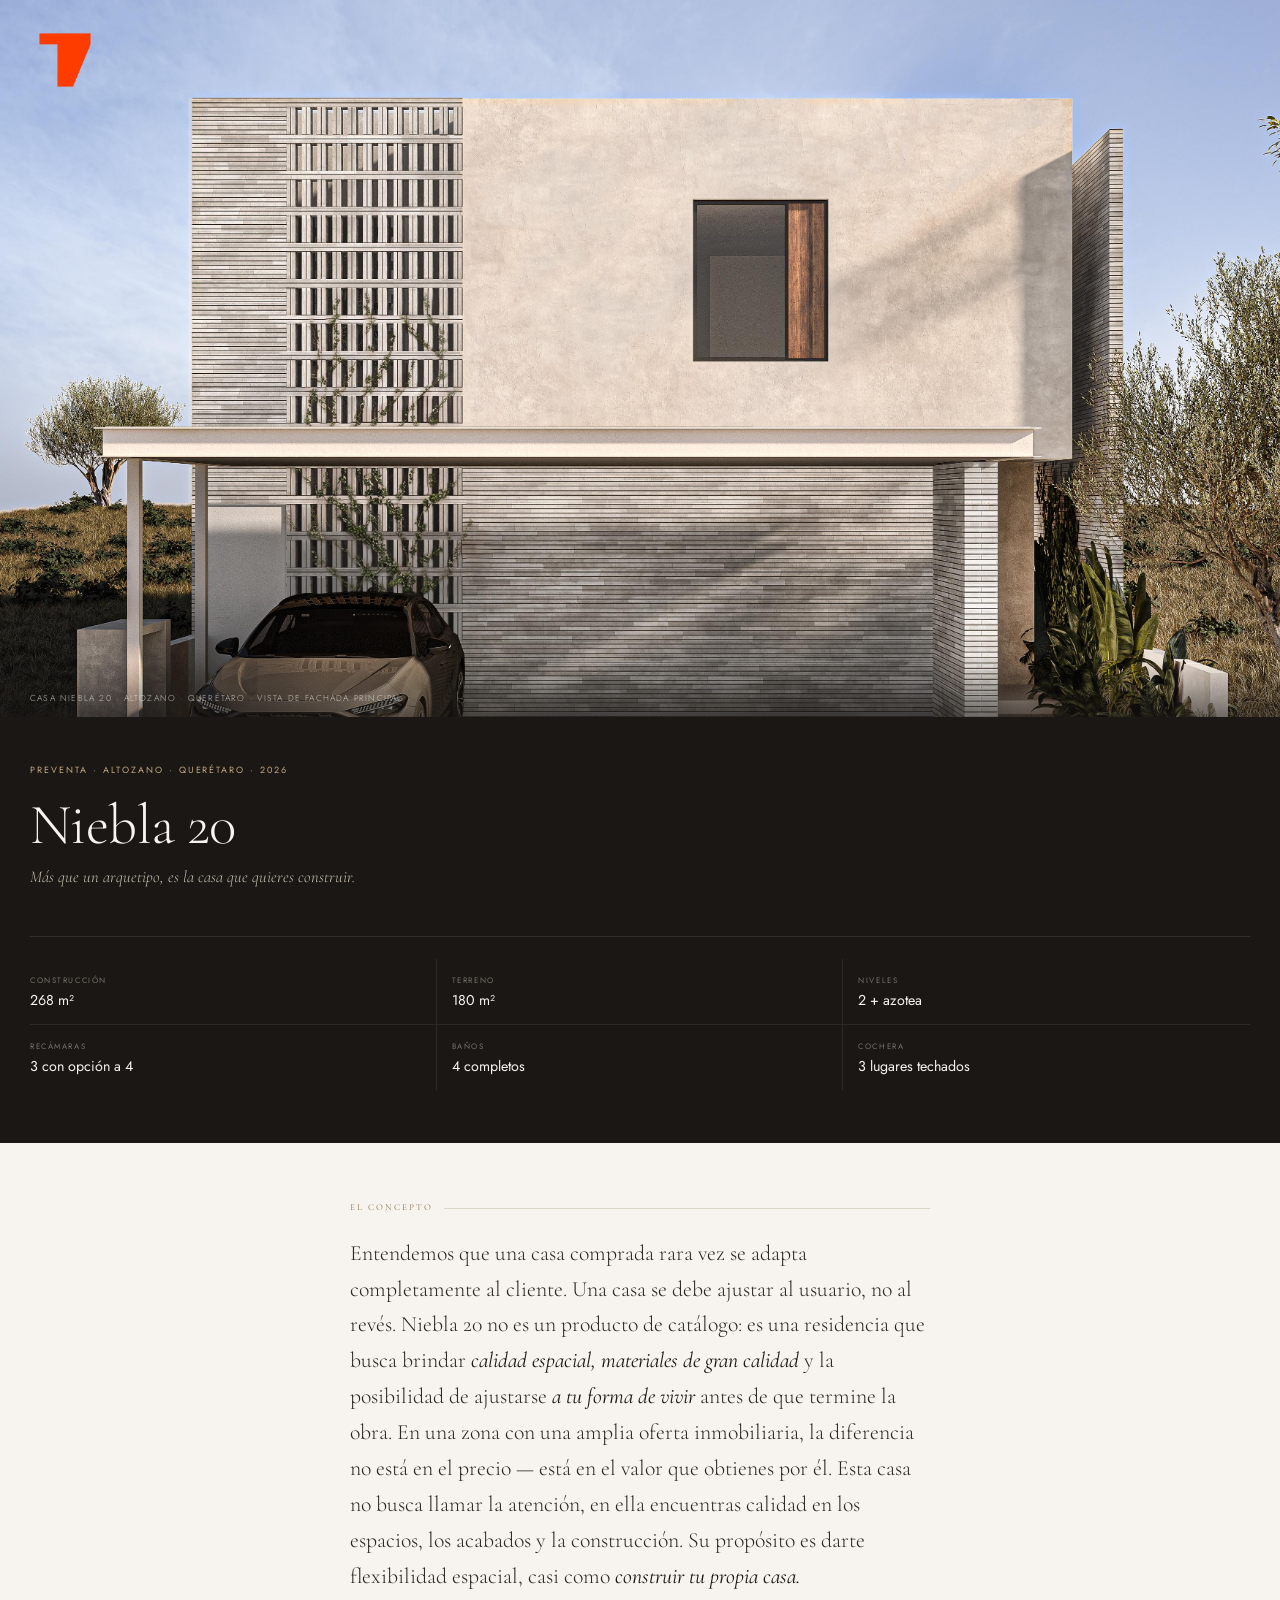
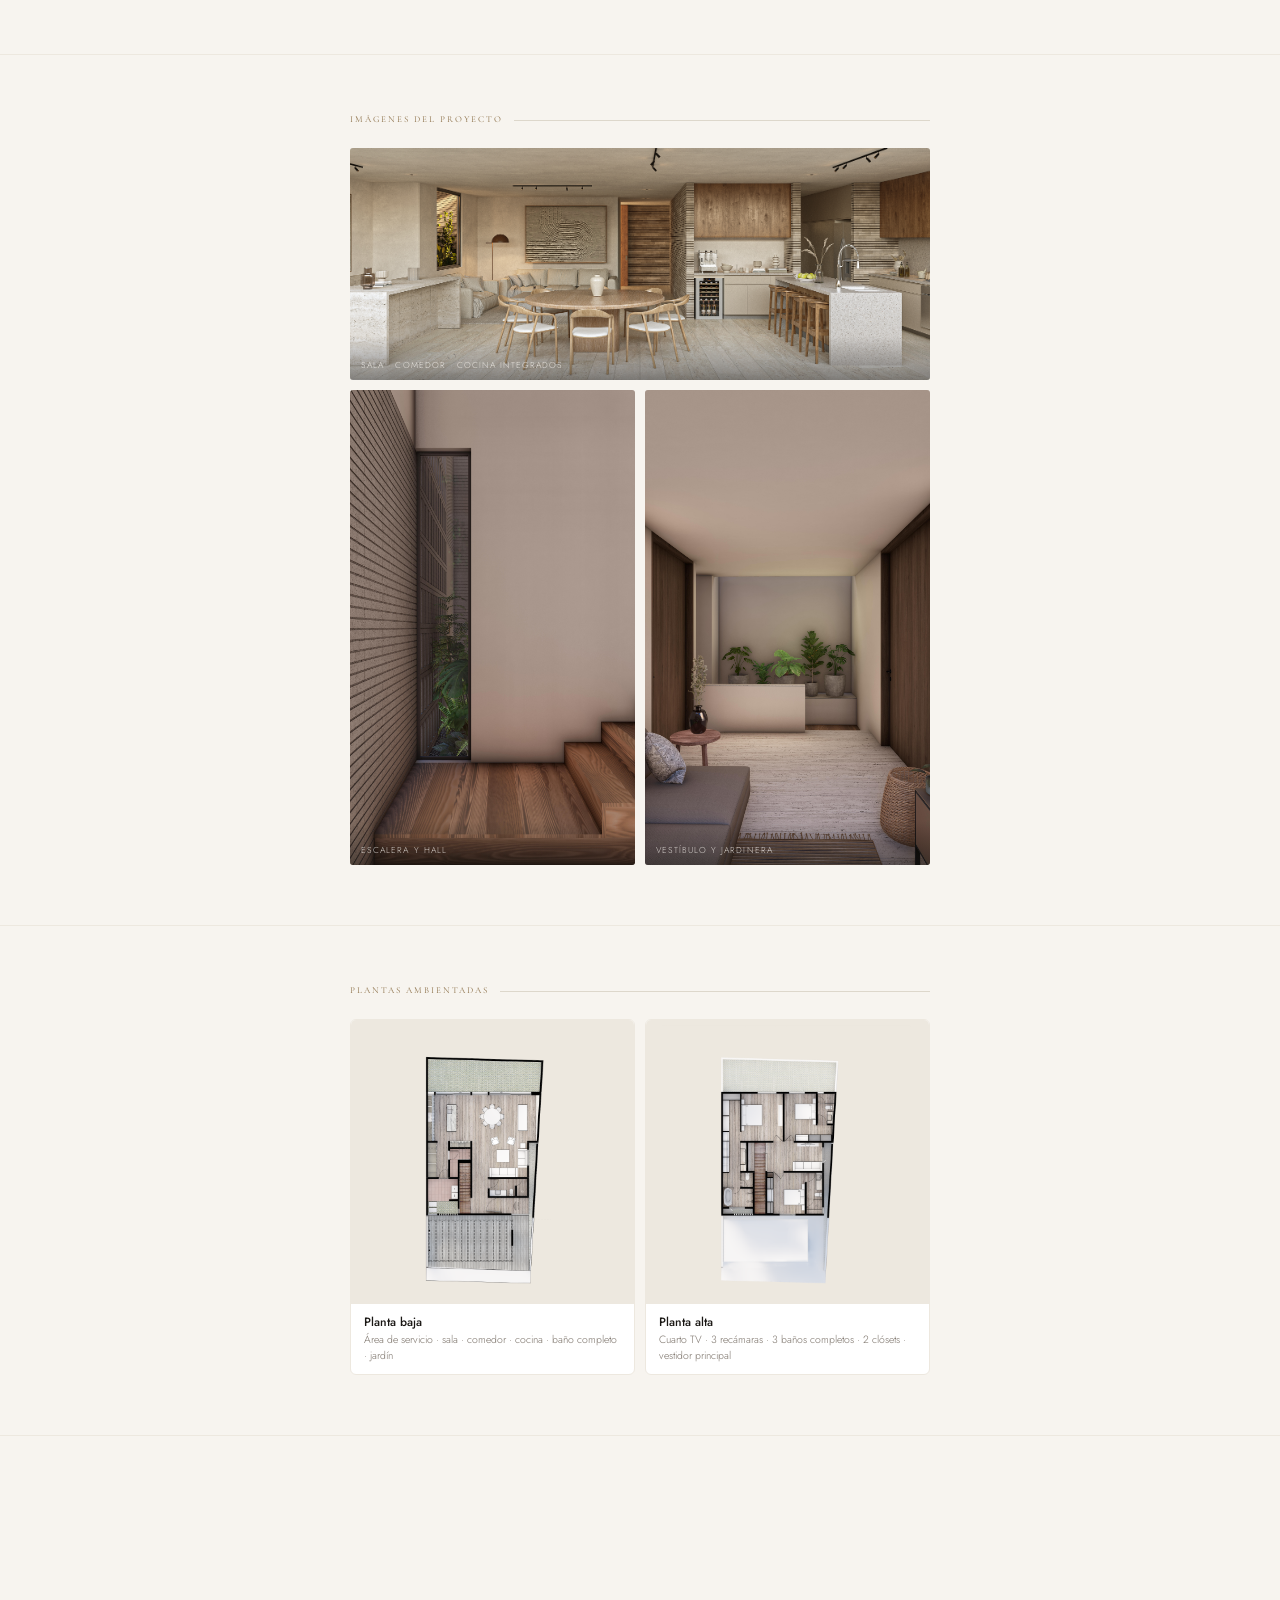
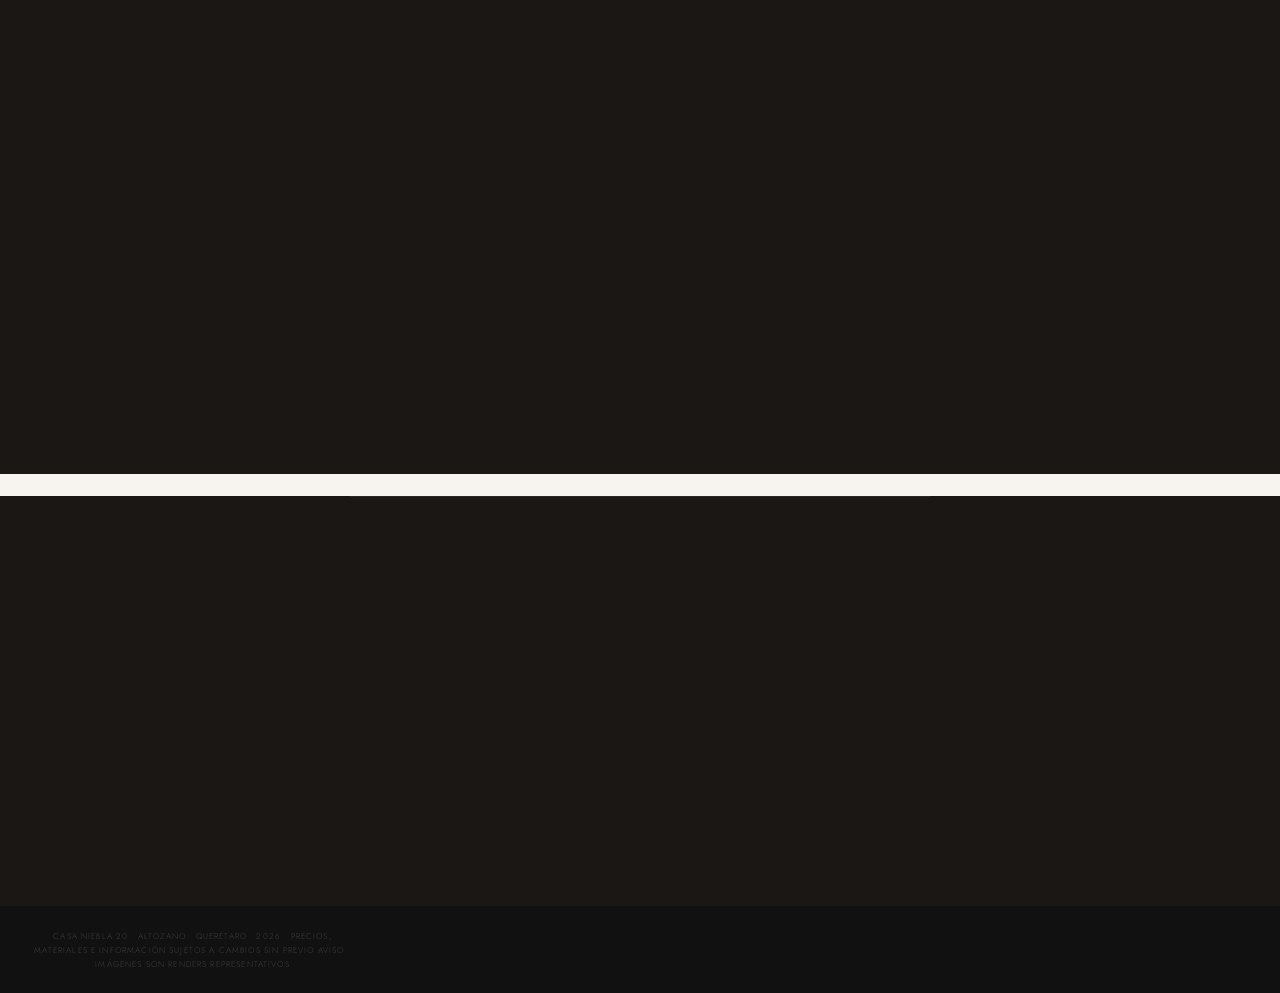
==== commit b52ed371: "Add files via upload" ====
--- a/index.html
+++ b/index.html
@@ -81,7 +81,7 @@
   <div class="hero__body">
     <p class="hero__eyebrow">Preventa · Altozano  · Querétaro · 2026</p><!-- EDITAR año/ciudad -->
     <h1 class="hero__title">Niebla 20</h1><!-- EDITAR nombre -->
-    <p class="hero__subtitle">No vendemos lujo. Vendemos la casa que quieres construir.</p><!-- EDITAR subtítulo -->
+    <p class="hero__subtitle">Más que un arquetipo, es la casa que quieres construir.</p><!-- EDITAR subtítulo -->
 
     <!-- EDITAR los 6 valores del proyecto -->
     <dl class="hero__meta">
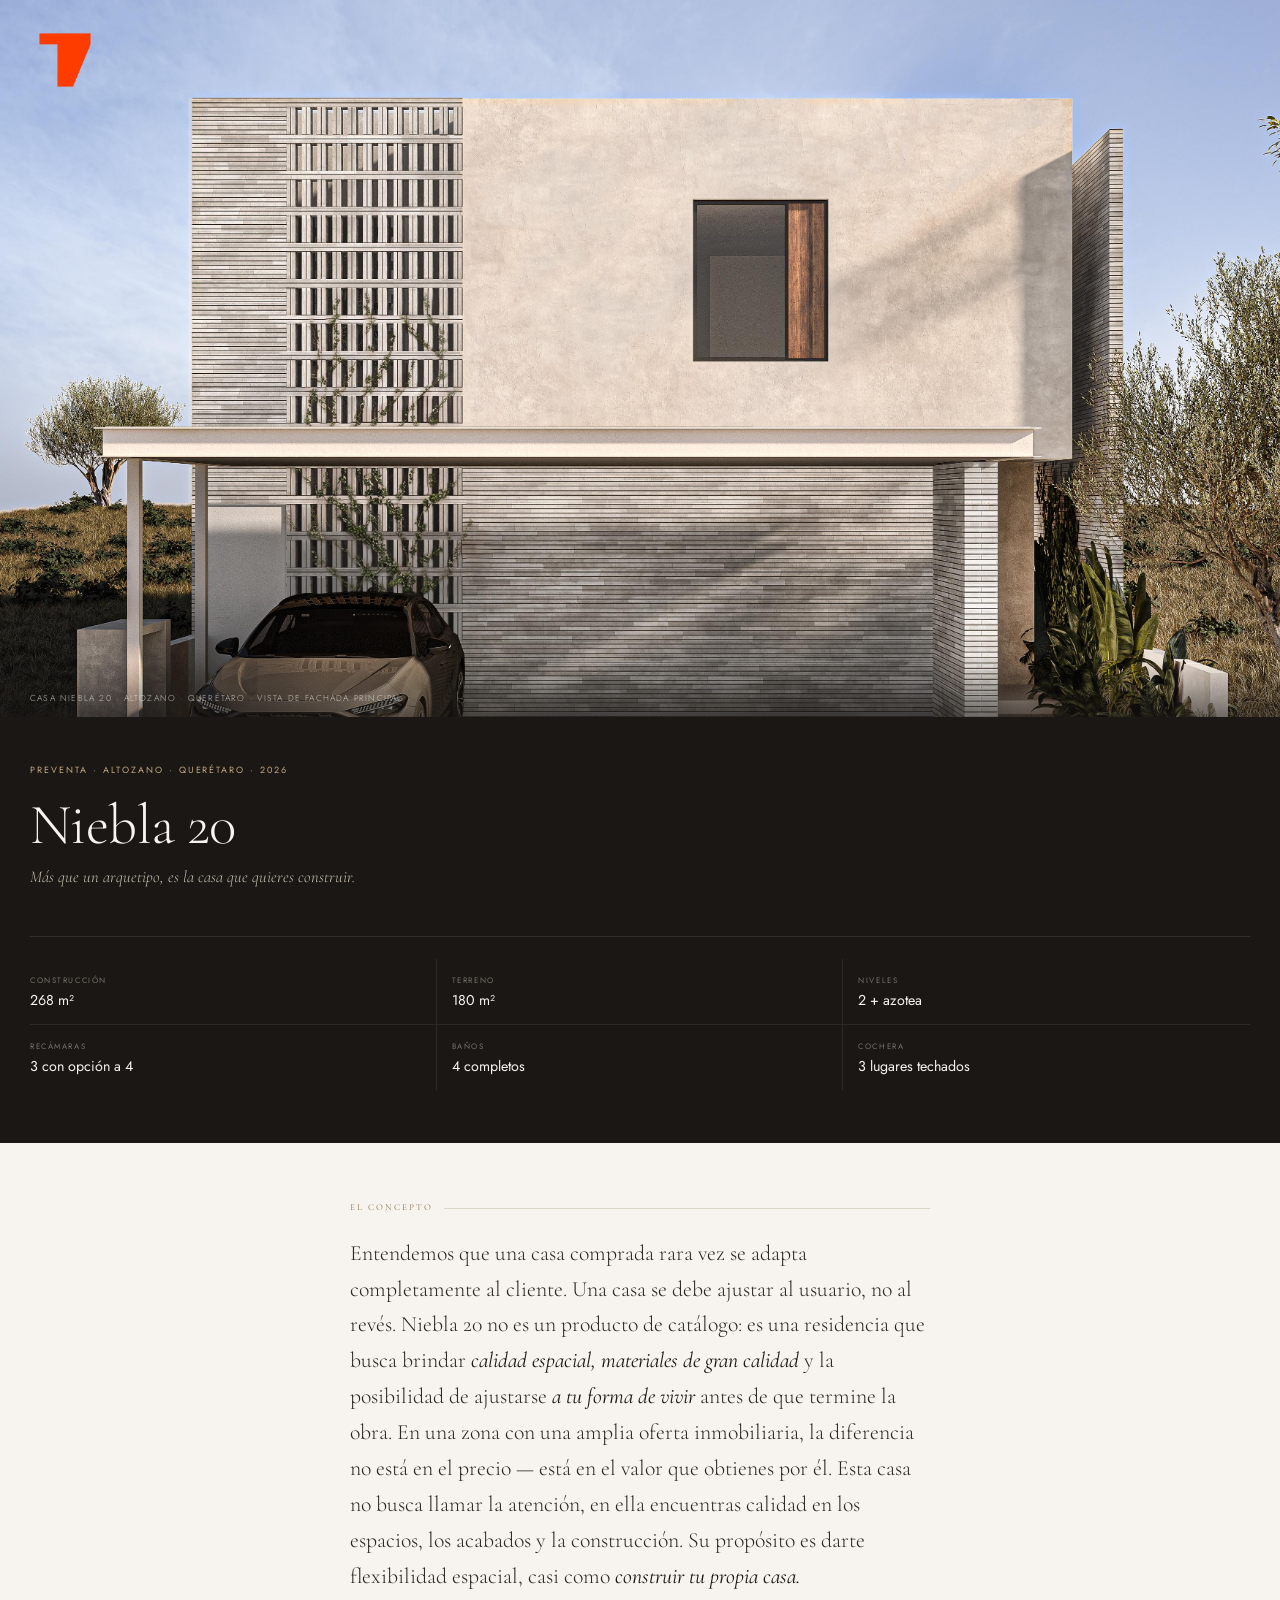
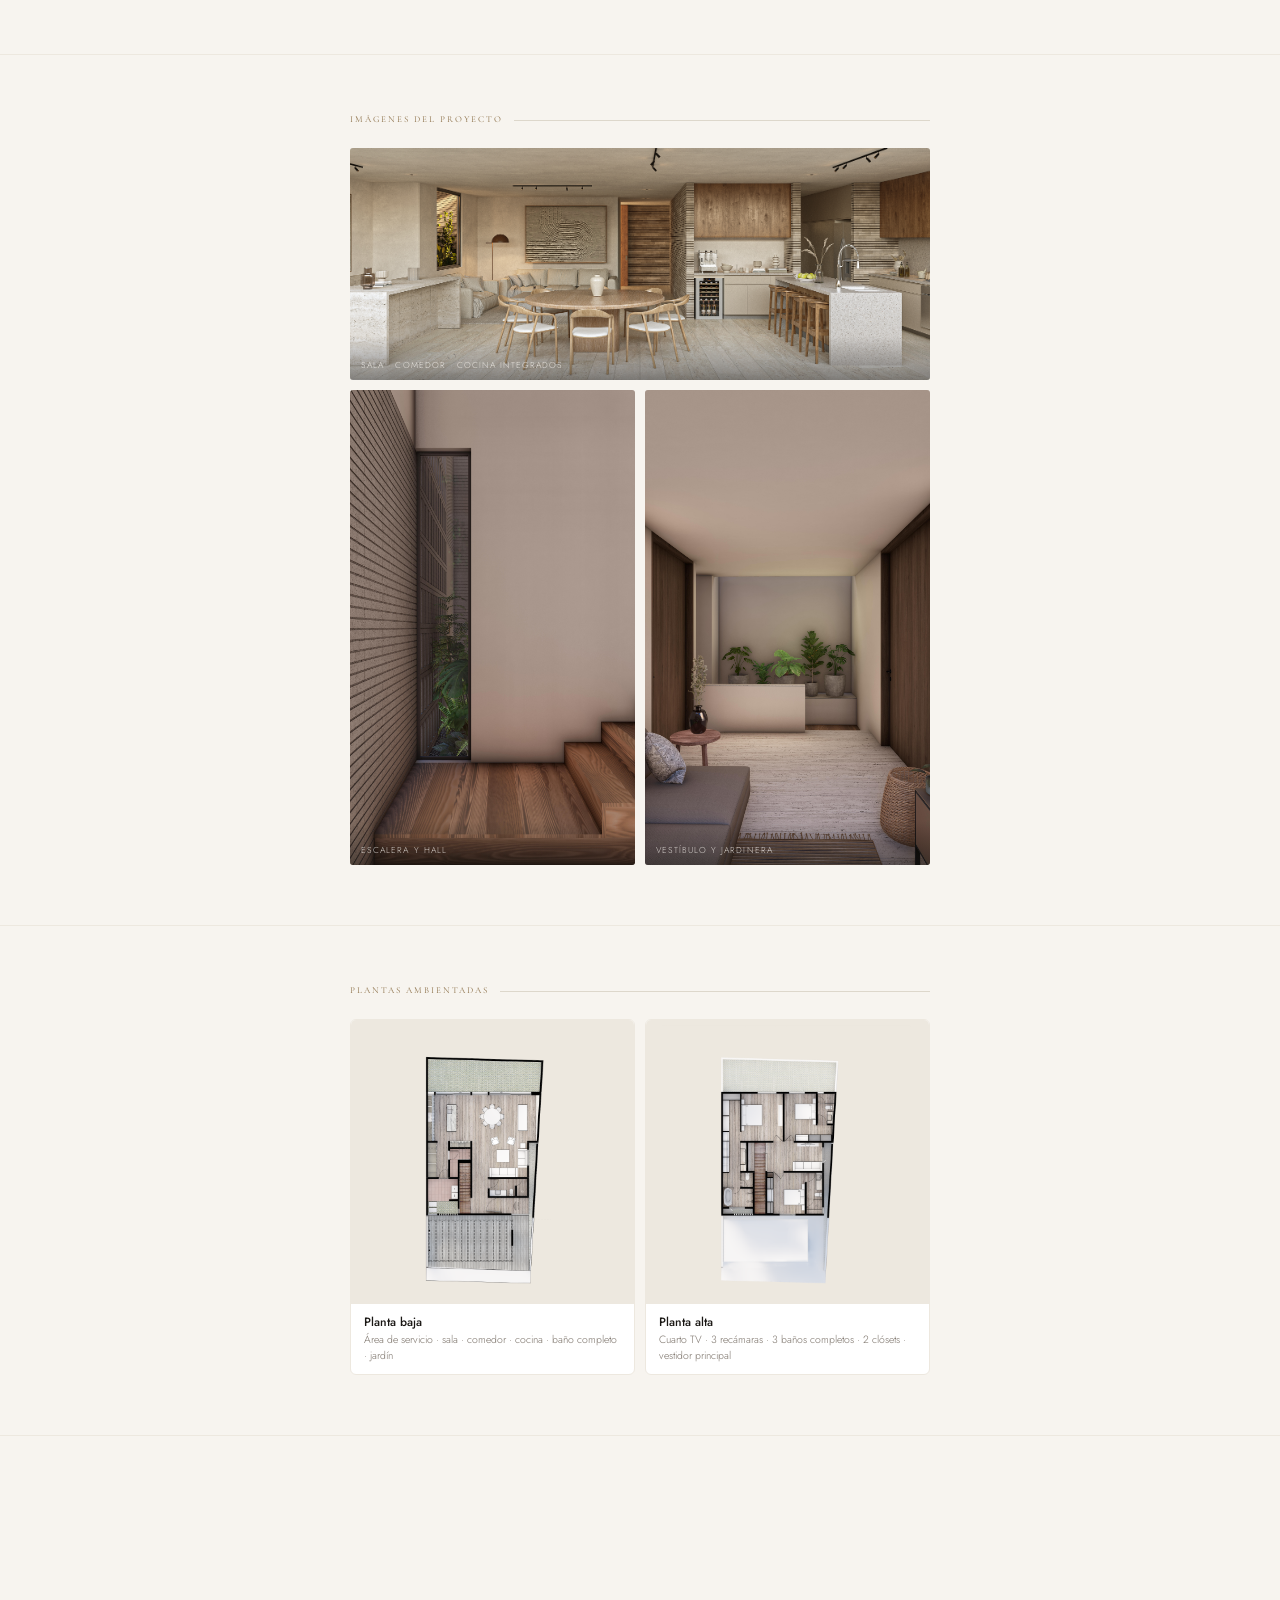
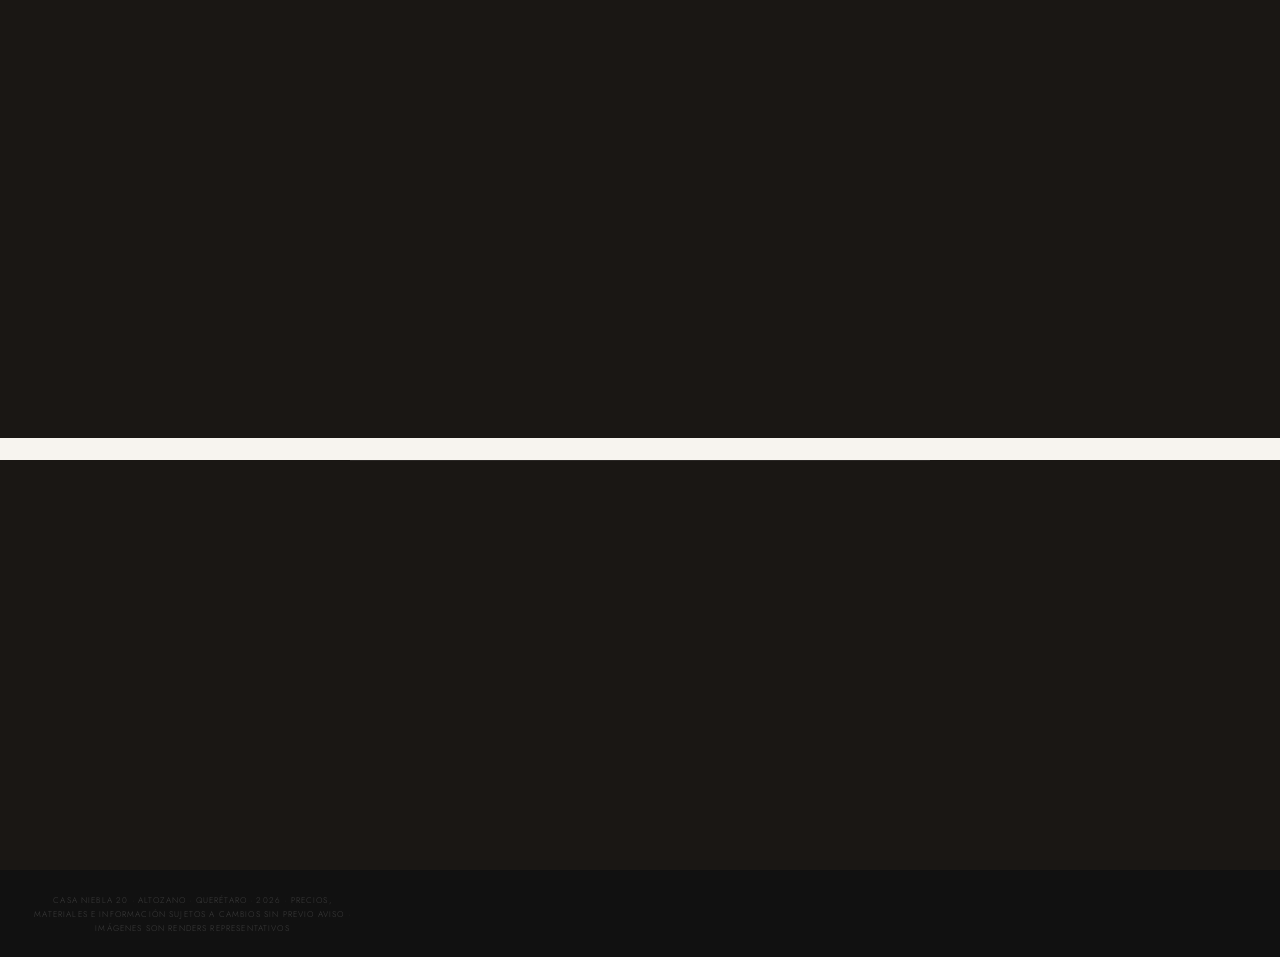
==== commit 96365bee: "Add files via upload" ====
--- a/index.html
+++ b/index.html
@@ -259,12 +259,12 @@
       <div class="acabados__item reveal"><dt class="ac__label">Pisos sociales</dt><dd class="ac__desc">Travertino a la veta 30 cm × largos libres, acabado mate <span class="brand-pill">Piedra natural</span></dd></div>
       <div class="acabados__item reveal"><dt class="ac__label">Pisos rec.</dt><dd class="ac__desc">Laminado 8 mm AC4 o madera de ingeniería (a elegir en preventa) <span class="brand-pill">Teknostep</span></dd></div>
       <div class="acabados__item reveal"><dt class="ac__label">Cocina</dt><dd class="ac__desc">Gabinetes de melamina con frentes de <b>MDF enchapado</b>, cubierta de granito (a elegir en preventa), tarja doble de acero inox.</dd></div>
-      <div class="acabados__item reveal"><dt class="ac__label">Baños</dt><dd class="ac__desc">WC descarga dual, lavabos monolíticos, monomandos de palanca <span class="brand-pill">Interceramic / Helvex / Urrea</span></dd></div>
+      <div class="acabados__item reveal"><dt class="ac__label">Baños</dt><dd class="ac__desc">WC descarga dual, lavabos monolíticos, monomandos <span class="brand-pill">Interceramic / Helvex / Urrea</span></dd></div>
       <div class="acabados__item reveal"><dt class="ac__label">Herrería</dt><dd class="ac__desc">Puertas y cubiertas en acabado mate</dd></div>
-      <div class="acabados__item reveal"><dt class="ac__label">Pintura</dt><dd class="ac__desc">Vinílica lavable interior / acrílica exterior, acabado mate <span class="brand-pill">Behr / Berel</span></dd></div>
-      <div class="acabados__item reveal"><dt class="ac__label">Clósets</dt><dd class="ac__desc">Gabinetes de melamina con frentes de <b>MDF enchapado</b>, correderas amortiguadas, espejo integrado</dd></div>
+      <div class="acabados__item reveal"><dt class="ac__label">Pintura</dt><dd class="ac__desc">Yeso y pintura vinílica interior / acrílica exterior, acabado mate <span class="brand-pill">Behr / Berel</span></dd></div>
+      <div class="acabados__item reveal"><dt class="ac__label">Clósets</dt><dd class="ac__desc">Gabinetes de melamina con frentes de <b>MDF enchapado</b>, cajones cierre lento</dd></div>
       <div class="acabados__item reveal"><dt class="ac__label">Eléctrico</dt><dd class="ac__desc">Apagadores y contactos (color y línea a elegir en preventa), tablero de interruptores term. <span class="brand-pill">Bticino / SquareD</span></dd></div>
-      <div class="acabados__item reveal"><dt class="ac__label">Agua caliente</dt><dd class="ac__desc">Calentador de paso a gas, preparación para solar <span class="brand-pill">Calorex</span></dd></div>
+      <div class="acabados__item reveal"><dt class="ac__label">Agua caliente</dt><dd class="ac__desc">Calentador de deposito de gas LP, preparación para solar <span class="brand-pill">Calorex</span></dd></div>
       <div class="acabados__item reveal"><dt class="ac__label">Aire Acondicionado</dt><dd class="ac__desc">Preparación para minisplit en cada recámara de Planta Alta </dd></div>
       <div class="acabados__item reveal"><dt class="ac__label">Cisterna</dt><dd class="ac__desc">Tuberías en Tuboplus, cisterna 5 mil litros, bomba sumergible .75 hp <span class="brand-pill">Rotoplas / Pedrollo</span></dd></div>
     </dl>
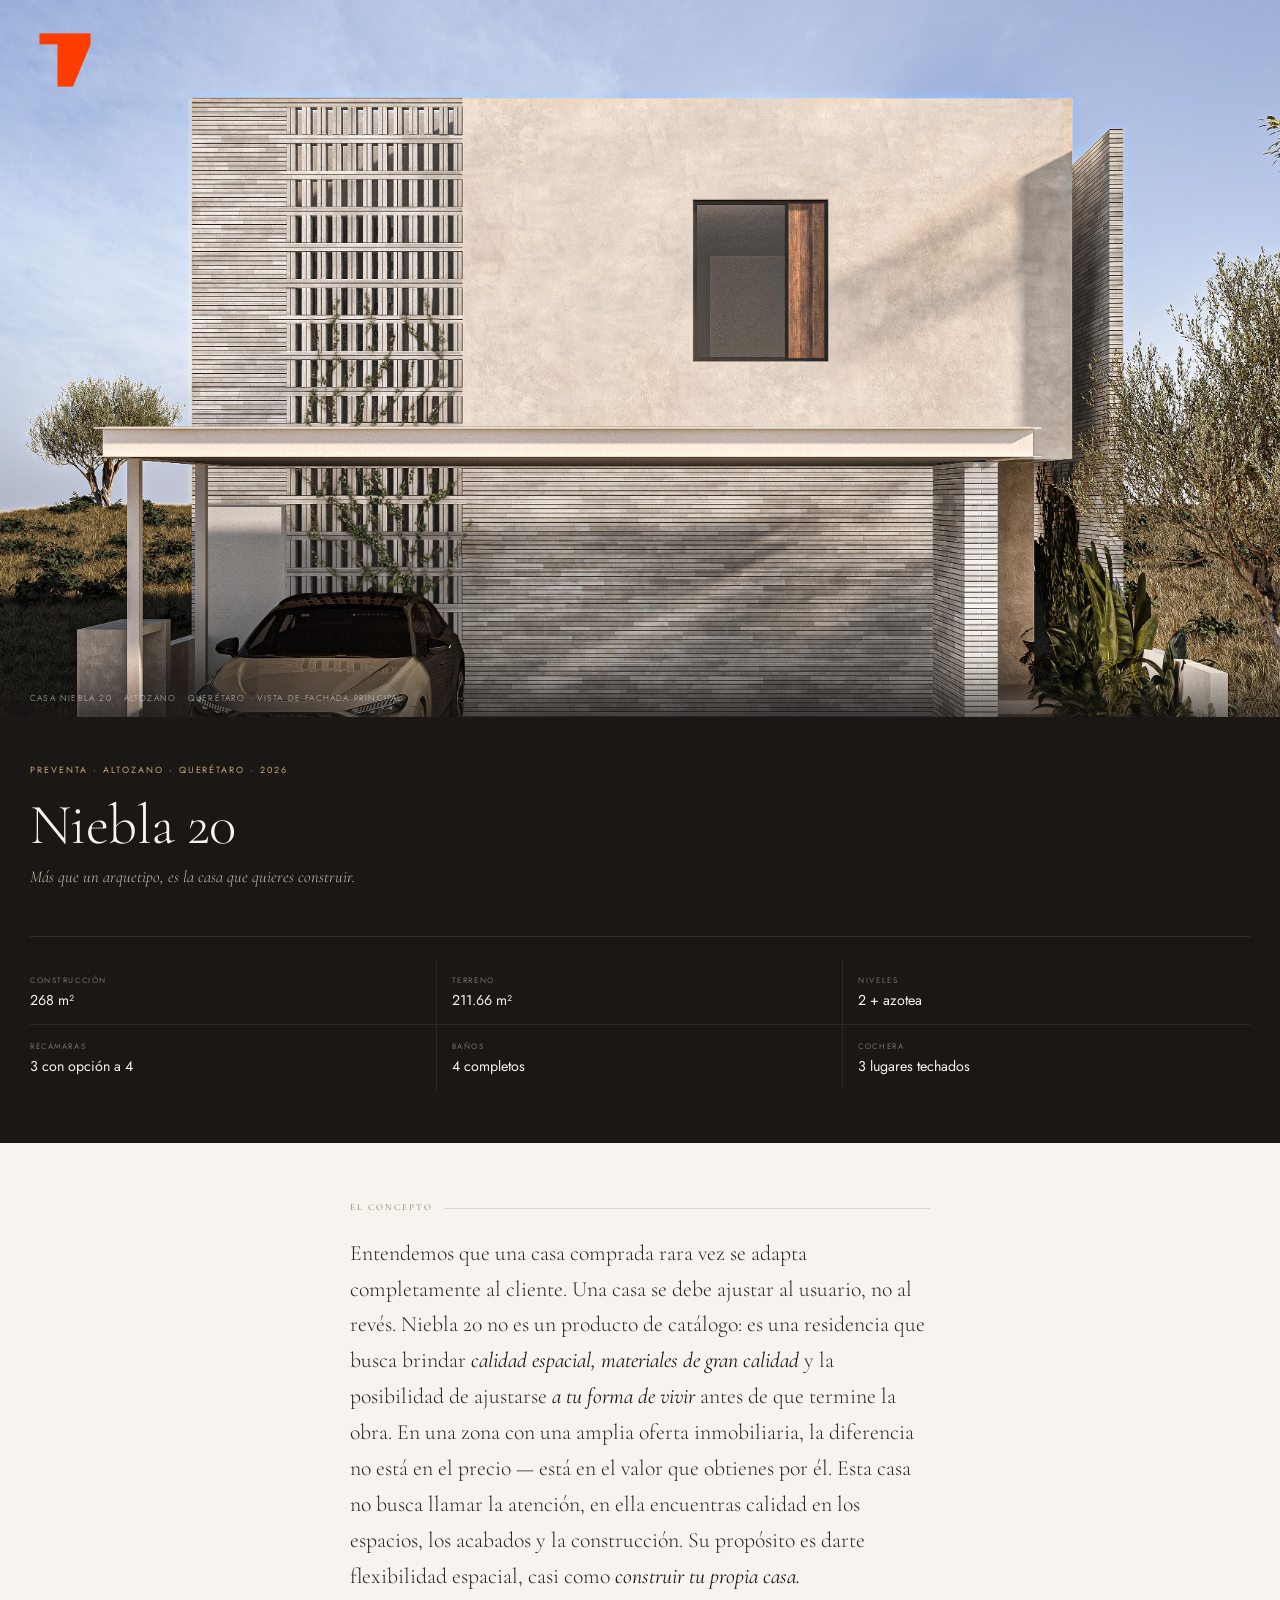
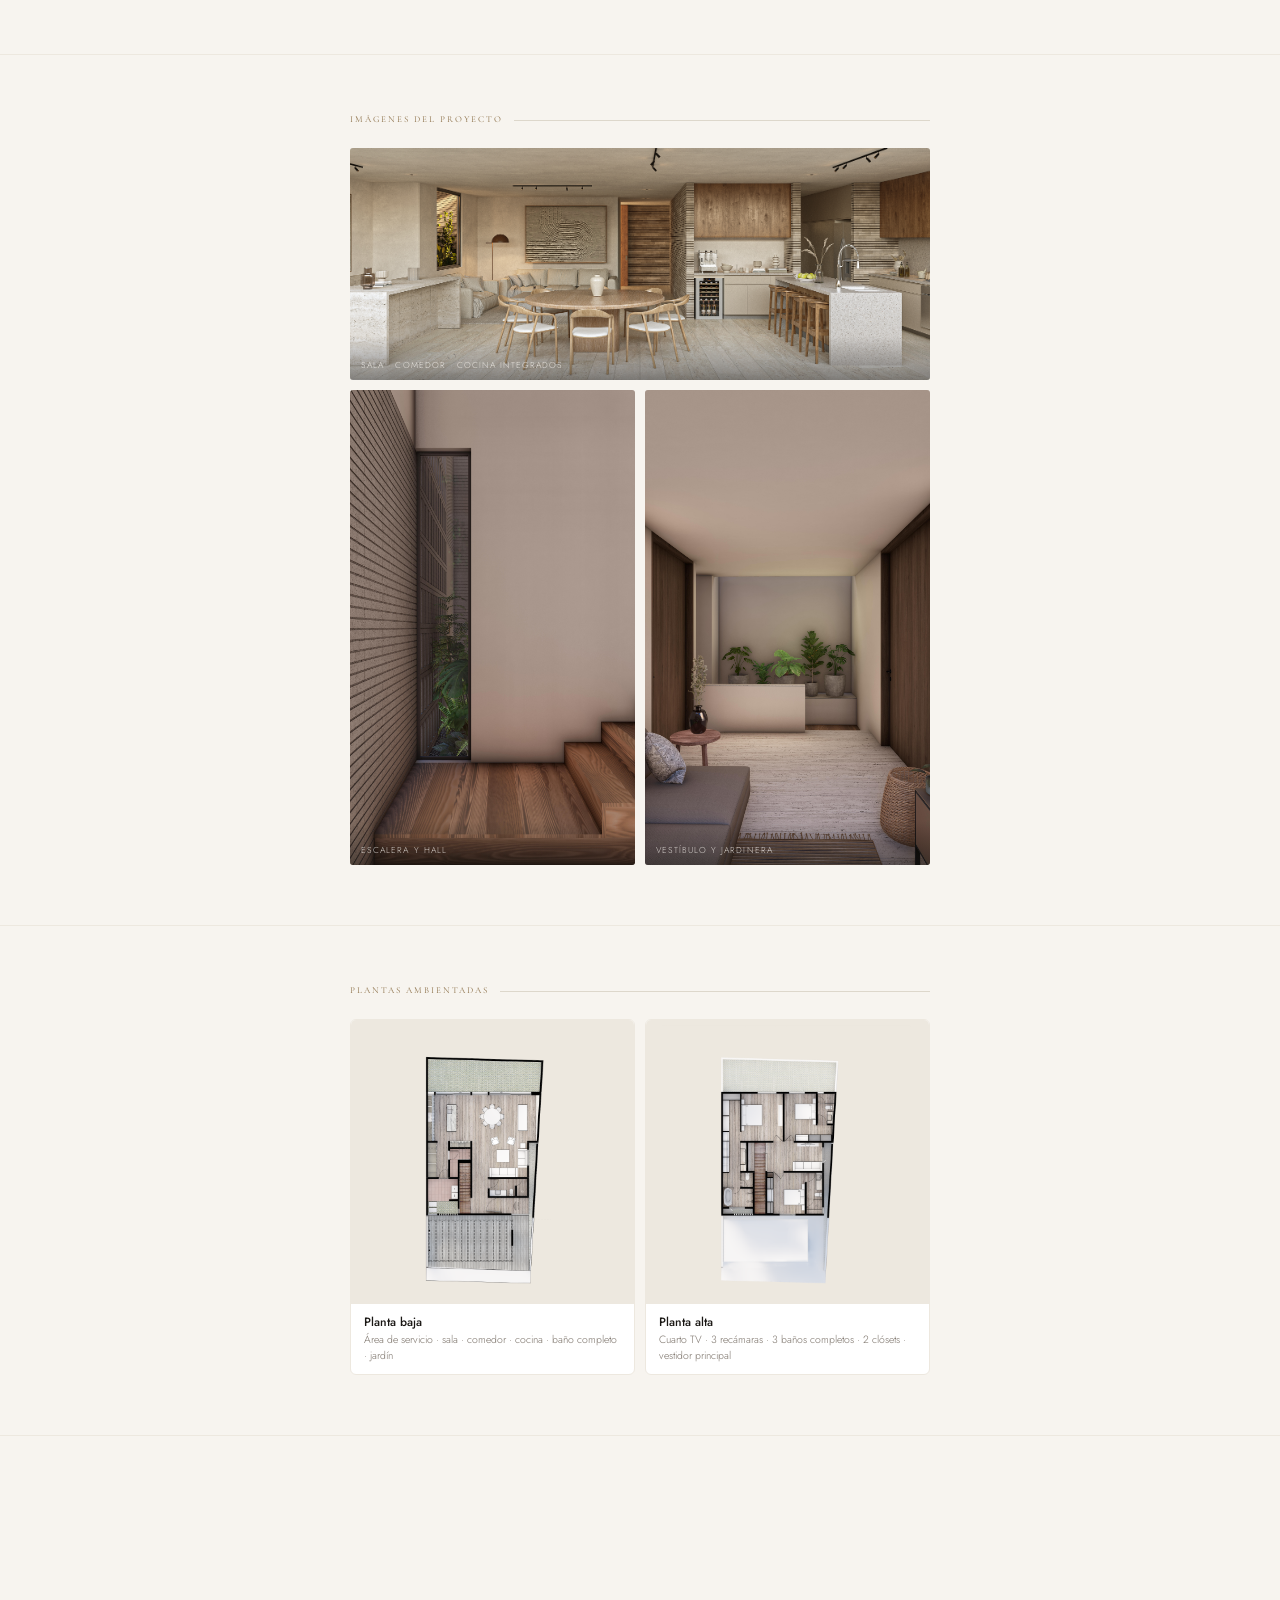
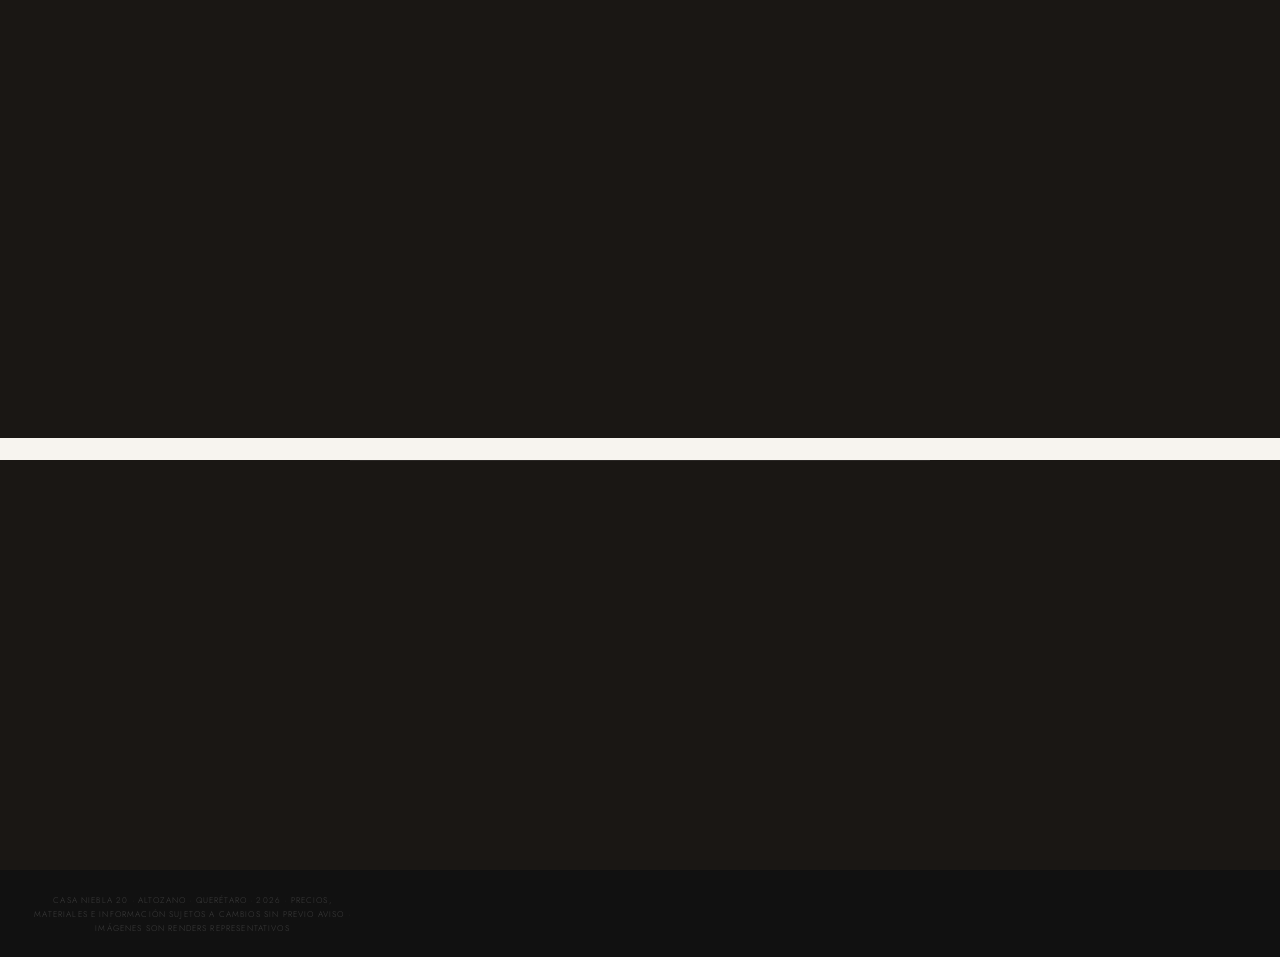
==== commit 514847bb: "Add files via upload" ====
--- a/index.html
+++ b/index.html
@@ -11,7 +11,7 @@
 
 <!-- EDITAR: título, descripción y URL de tu dominio -->
 <title>Casa Niebla 20 — Preventa Querétaro 2026</title>
-<meta name="description" content="Preventa residencial en Querétaro. Calidad espacial, materiales de primera selección y personalización total a tu medida.">
+<meta name="description" content="Preventa residencial en Querétaro. Calidad espacial y personalización total a tu medida.">
 <meta name="robots" content="index,follow">
 <link rel="canonical" href="https://casa-niebla-20.talud.mx/">
 
@@ -86,7 +86,7 @@
     <!-- EDITAR los 6 valores del proyecto -->
     <dl class="hero__meta">
       <div><dt>Construcción</dt><dd>268 m²</dd></div>
-      <div><dt>Terreno</dt><dd>180 m²</dd></div>
+      <div><dt>Terreno</dt><dd>211.66 m²</dd></div>
       <div><dt>Niveles</dt><dd>2 + azotea</dd></div>
       <div><dt>Recámaras</dt><dd>3 con opción a 4</dd></div>
       <div><dt>Baños</dt><dd>4 completos</dd></div>
@@ -352,33 +352,33 @@
       <div class="obra__gallery">
 
         <div class="obra__gallery-item"
-             data-lightbox data-lb-src="img/obraCelosia.jpg"
-             data-lb-caption="Avance de obra — Mayo 2026" data-lb-group="obra">
-          <img src="img/obraCelosia.jpg" alt="Avance de obra — Mayo 2026"
+             data-lightbox data-lb-src="img/coladoA.jpg"
+             data-lb-caption="Colado entrepiso — Junio 2026" data-lb-group="obra">
+          <img src="img/coladoA.jpg" alt="Avance de obra — Junio 2026"
                width="800" height="450" loading="lazy">
-          <span class="obra-card__badge">Mayo 2026</span>
+          <span class="obra-card__badge">Junio 2026</span>
         </div>
 
         <div class="obra__gallery-item"
-             data-lightbox data-lb-src="img/obraMuros.jpg"
-             data-lb-caption="Muros — Mayo 2026" data-lb-group="obra">
-          <img src="img/obraMuros.jpg" alt="Muros — Mayo 2026"
+             data-lightbox data-lb-src="img/celosiaA.jpg"
+             data-lb-caption="Muros aparentes — Junio 2026" data-lb-group="obra">
+          <img src="img/celosiaA.jpg" alt="Muros aparentes — Junio 2026"
                width="400" height="300" loading="lazy">
         </div>
 
         <div class="obra__gallery-item"
-             data-lightbox data-lb-src="img/obraCimbra.jpg"
-             data-lb-caption="Cimbra — Mayo 2026" data-lb-group="obra">
-          <img src="img/obraCimbra.jpg" alt="Cimbra — Mayo 2026"
+             data-lightbox data-lb-src="img/bovedillaA.jpg"
+             data-lb-caption="Habilitado de entrepiso — Junio 2026" data-lb-group="obra">
+          <img src="img/bovedillaA.jpg" alt="Entrepiso — Junio 2026"
                width="400" height="300" loading="lazy">
         </div>
 
       </div><!-- /.obra__gallery -->
 
       <div class="obra-card__body">
-        <p class="obra-card__label">Última actualización · mayo 2026</p><!-- EDITAR fecha -->
+        <p class="obra-card__label">Última actualización · junio 2026</p><!-- EDITAR fecha -->
         <p class="obra-card__desc">
-          Estructura de planta baja concluída al 100%. Inicio de trabajos de cimbrado para recibir armados de losa de entrepiso y posteriormente el colado. El proyecto avanza conforme al calendario establecido en proyecto. 
+          Estructura de planta baja concluída al 100%. Losa de entrepiso colada y lista para recibir muros de planta alta. El proyecto avanza conforme al calendario establecido en proyecto. 
         </p><!-- EDITAR descripción -->
 
         <div class="obra__progress">
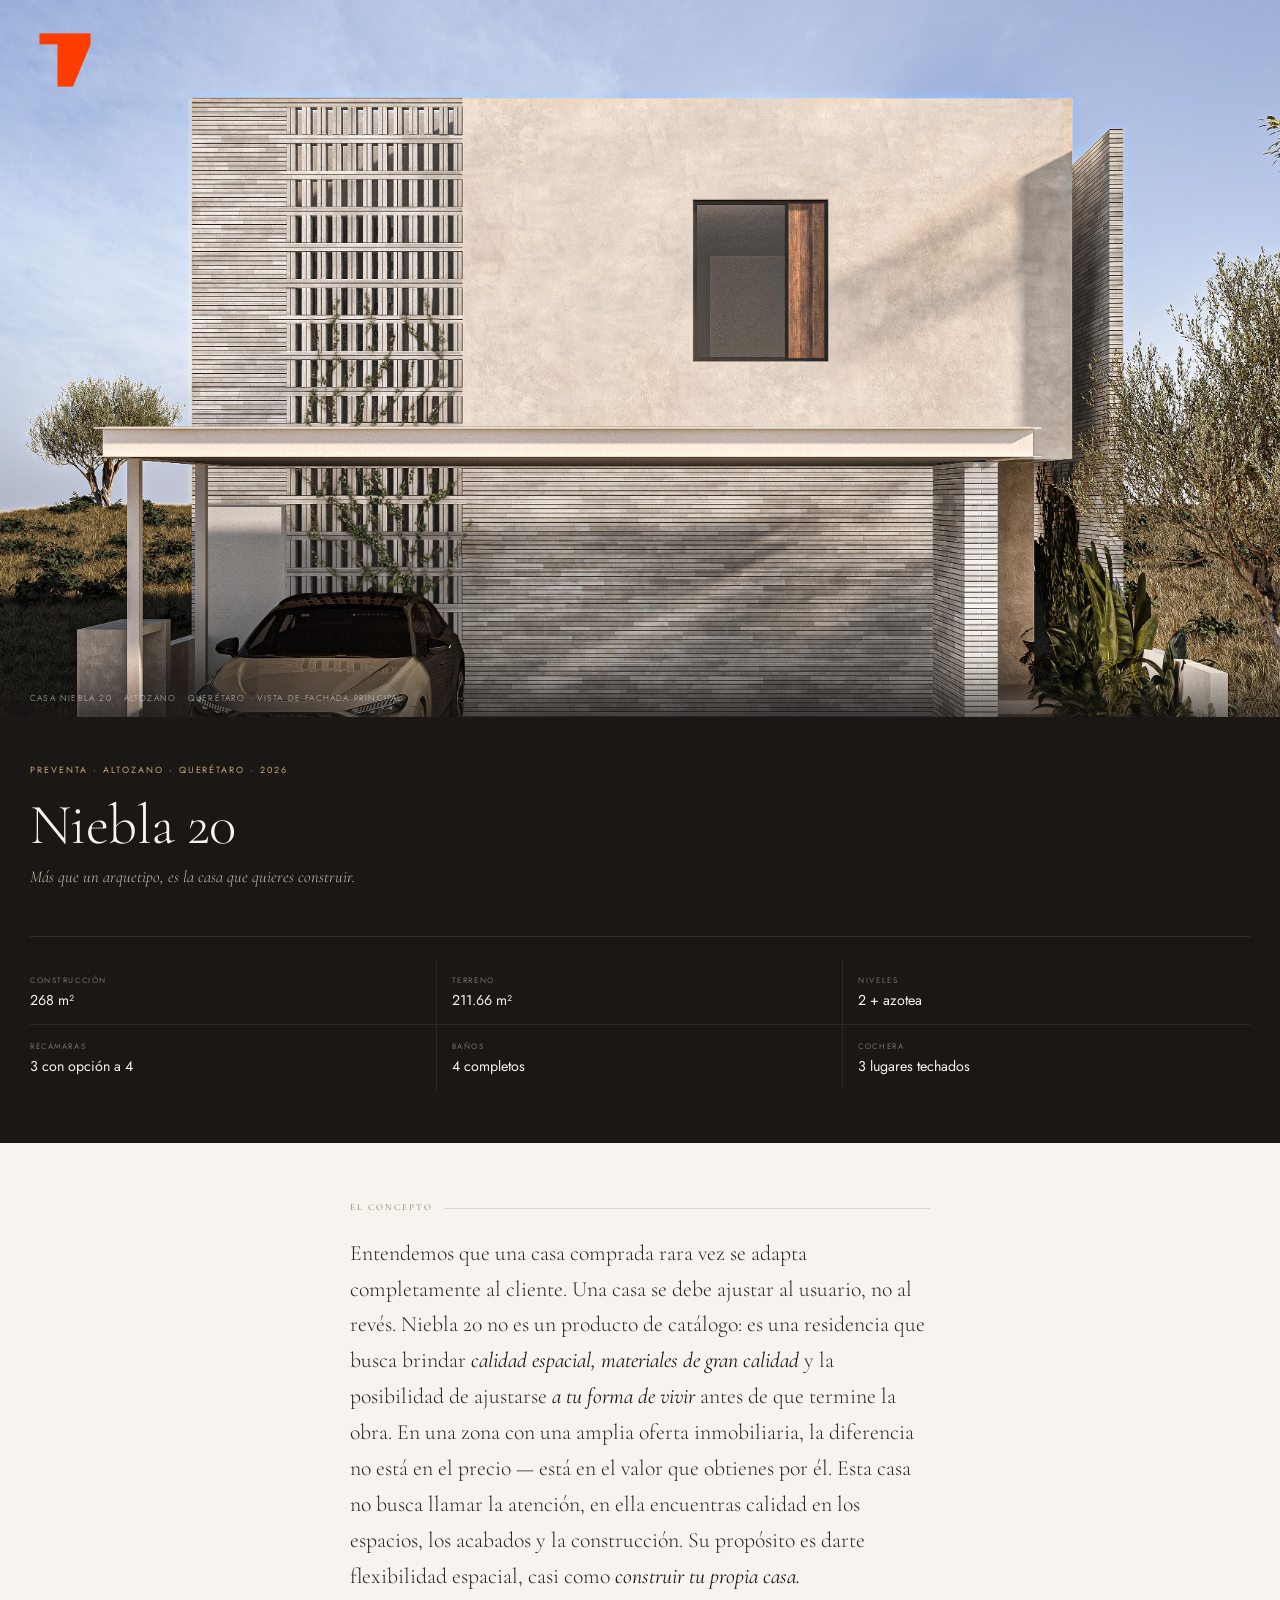
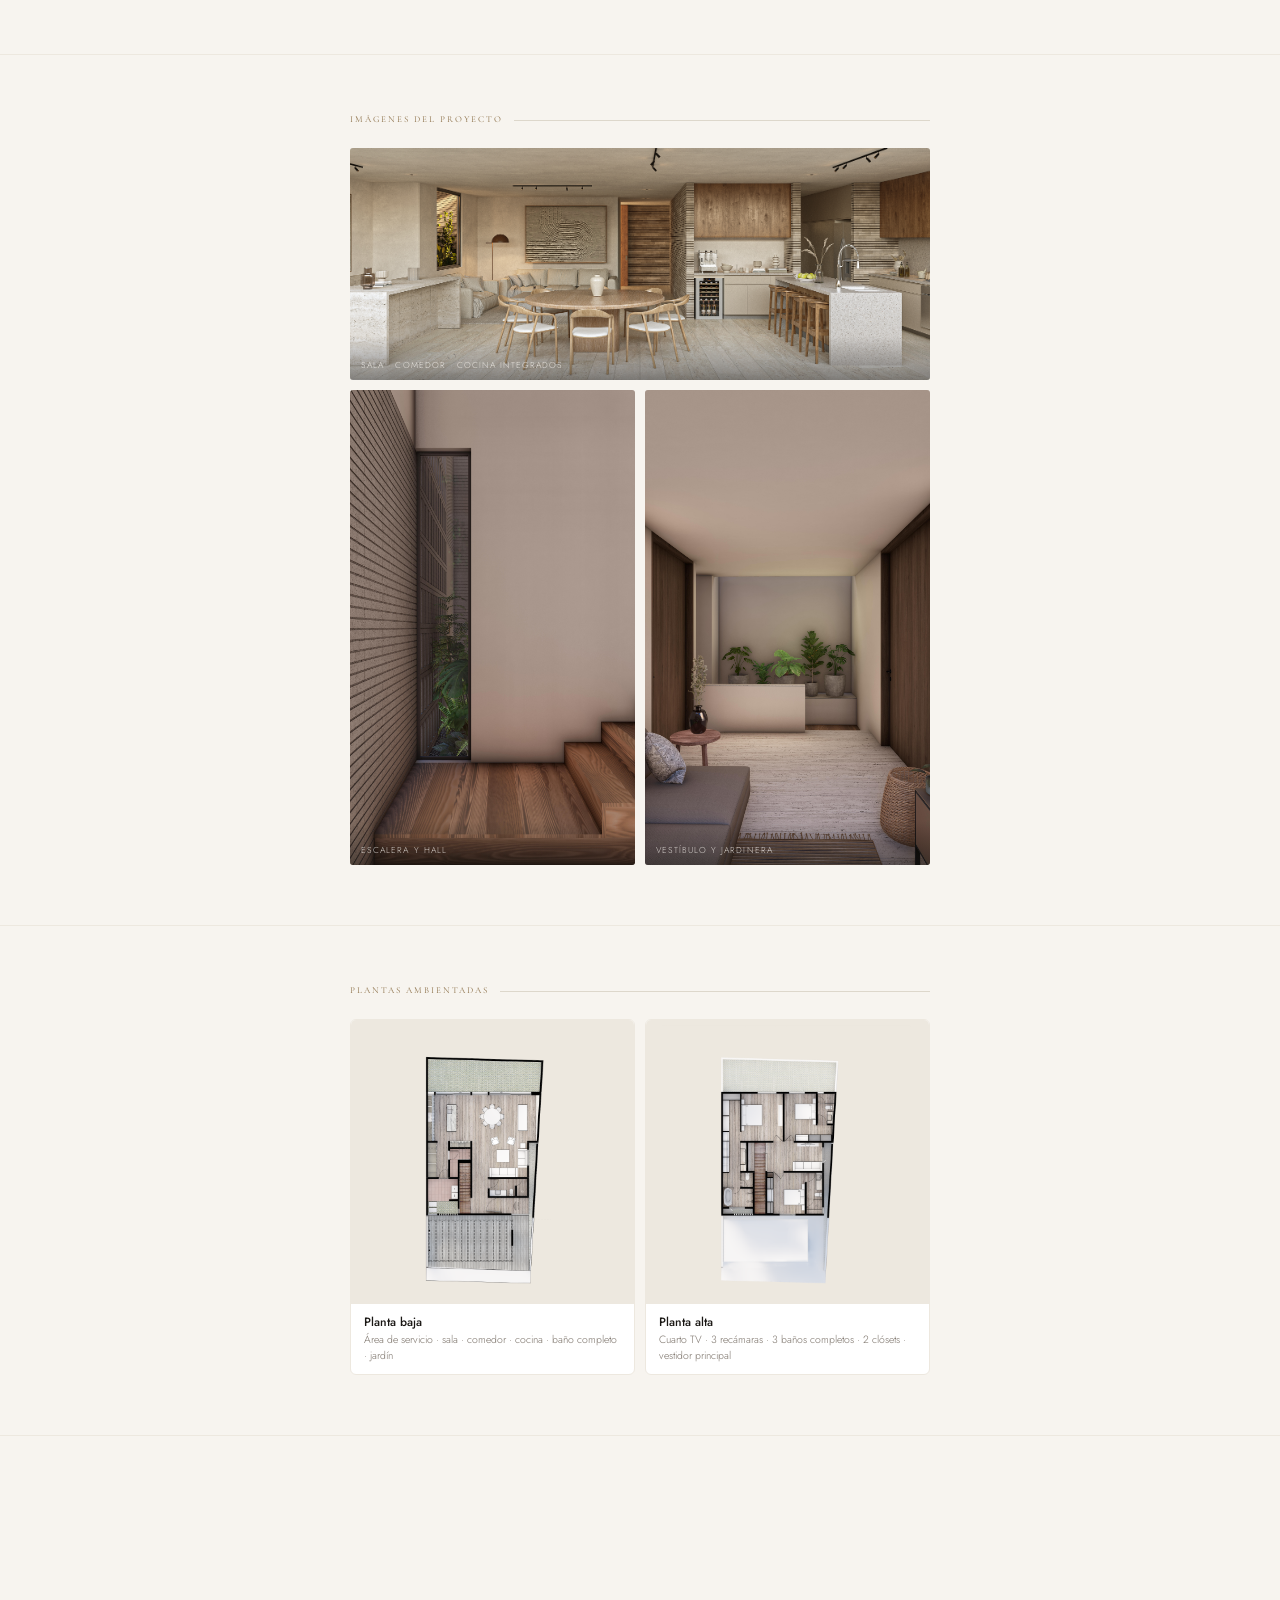
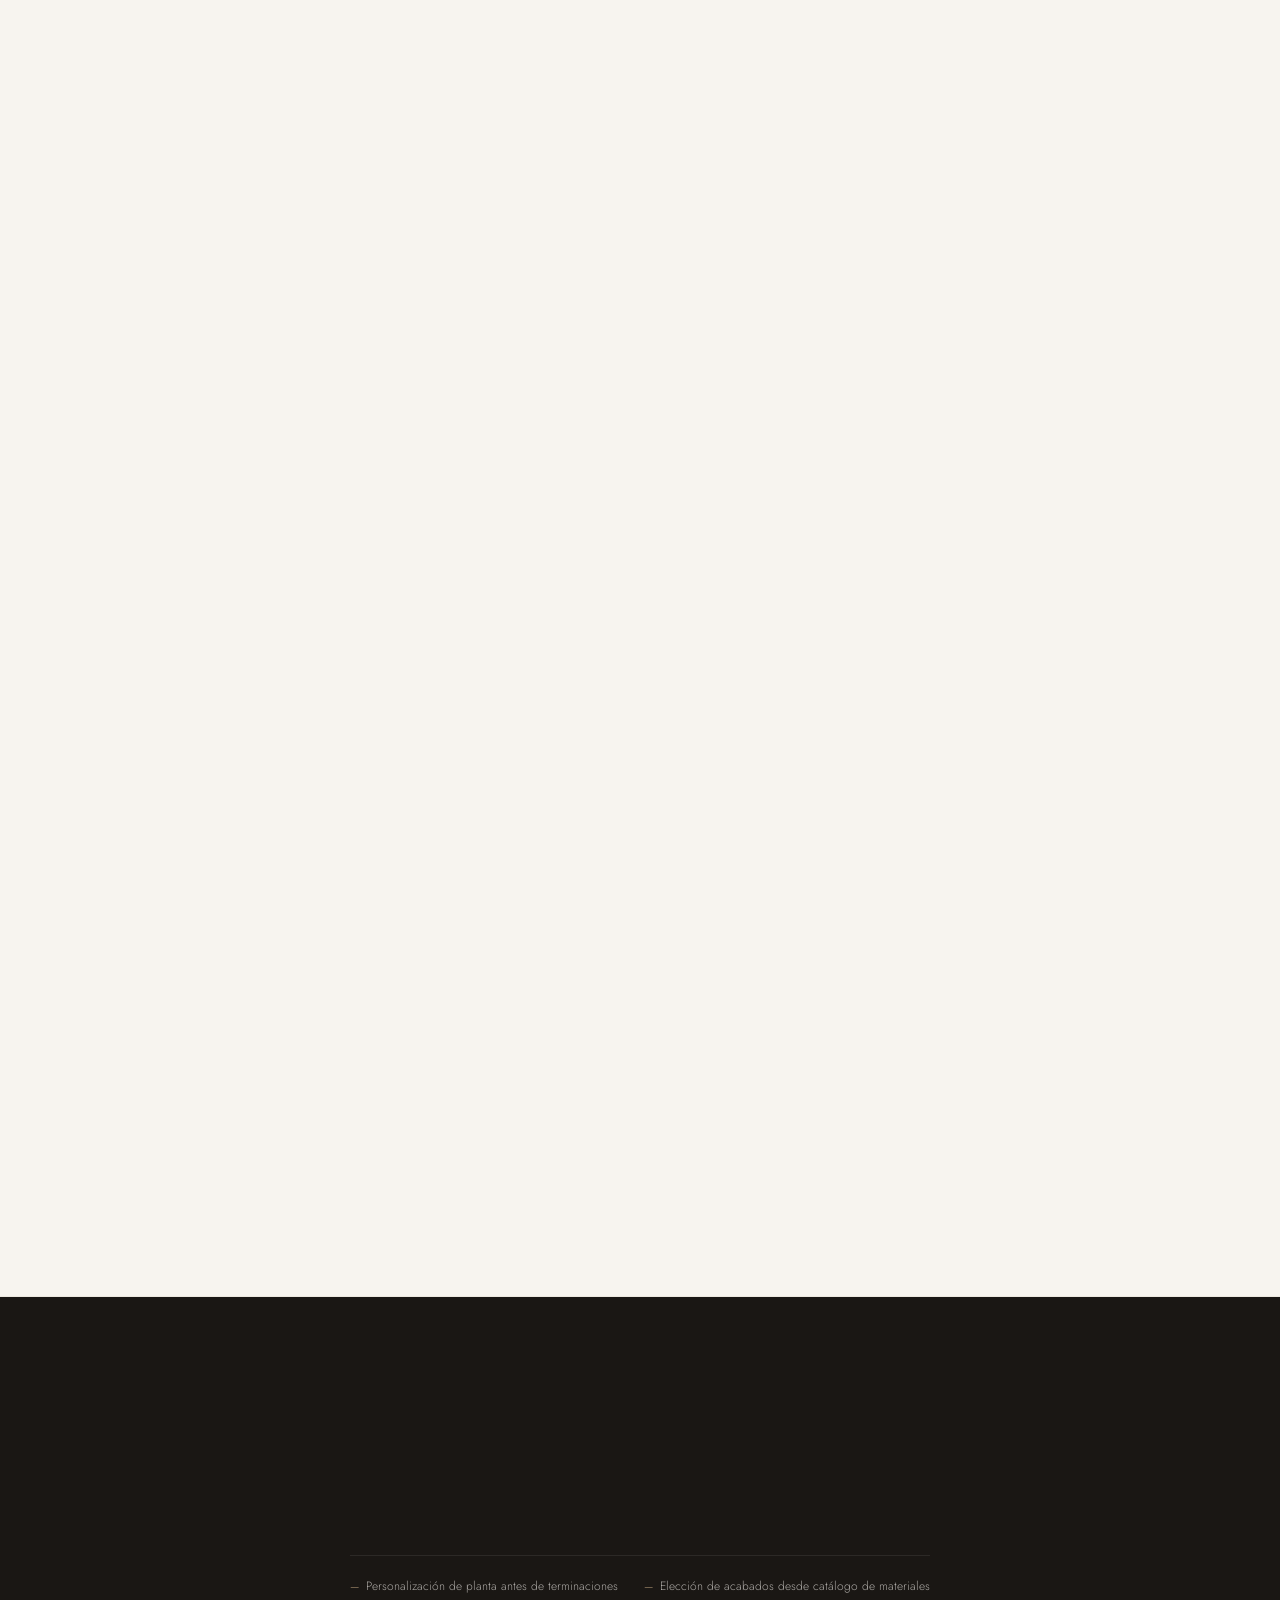
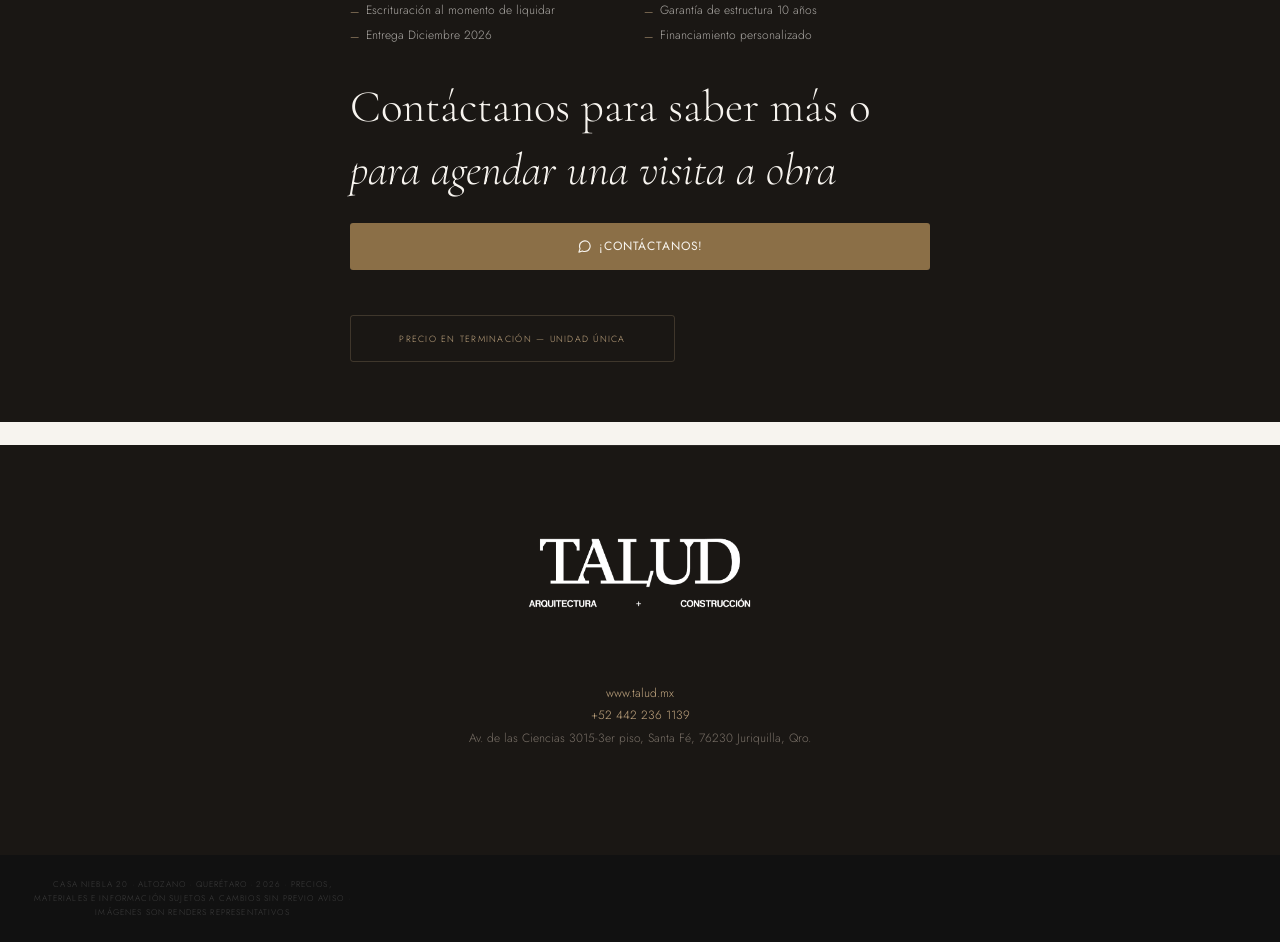
==== commit ed5b35c8: "Add files via upload" ====
--- a/index.html
+++ b/index.html
@@ -352,24 +352,24 @@
       <div class="obra__gallery">
 
         <div class="obra__gallery-item"
-             data-lightbox data-lb-src="img/coladoA.jpg"
+             data-lightbox data-lb-src="img/obraTV.jpg"
              data-lb-caption="Colado entrepiso — Junio 2026" data-lb-group="obra">
-          <img src="img/coladoA.jpg" alt="Avance de obra — Junio 2026"
+          <img src="img/obraTV.jpg" alt="Avance de obra — Junio 2026"
                width="800" height="450" loading="lazy">
           <span class="obra-card__badge">Junio 2026</span>
         </div>
 
         <div class="obra__gallery-item"
-             data-lightbox data-lb-src="img/celosiaA.jpg"
+             data-lightbox data-lb-src="img/obraFachada.jpg"
              data-lb-caption="Muros aparentes — Junio 2026" data-lb-group="obra">
-          <img src="img/celosiaA.jpg" alt="Muros aparentes — Junio 2026"
+          <img src="img/obraFachada.jpg" alt="Muros aparentes — Junio 2026"
                width="400" height="300" loading="lazy">
         </div>
 
         <div class="obra__gallery-item"
-             data-lightbox data-lb-src="img/bovedillaA.jpg"
+             data-lightbox data-lb-src="img/obraEscalera.jpg"
              data-lb-caption="Habilitado de entrepiso — Junio 2026" data-lb-group="obra">
-          <img src="img/bovedillaA.jpg" alt="Entrepiso — Junio 2026"
+          <img src="img/obraEscalera.jpg" alt="Entrepiso — Junio 2026"
                width="400" height="300" loading="lazy">
         </div>
 
@@ -384,12 +384,12 @@
         <div class="obra__progress">
           <div class="obra__progress-header">
             <span class="obra__progress-label">Avance general de obra</span>
-            <span class="obra__progress-pct">35%</span><!-- EDITAR-PCT -->
+            <span class="obra__progress-pct">90%</span><!-- EDITAR-PCT -->
           </div>
           <div class="obra__bar-track" role="progressbar"
-               aria-valuenow="35"
-               aria-valuemin="0" aria-valuemax="100" aria-label="Avance de obra: 35%"><!-- EDITAR-PCT en aria-valuenow y aria-label -->
-            <div class="obra__bar-fill" data-target-width="35%"></div><!-- EDITAR-PCT -->
+               aria-valuenow="90"
+               aria-valuemin="0" aria-valuemax="100" aria-label="Avance de obra: 90%"><!-- EDITAR-PCT en aria-valuenow y aria-label -->
+            <div class="obra__bar-fill" data-target-width="90%"></div><!-- EDITAR-PCT -->
           </div>
         </div>
 
@@ -414,21 +414,16 @@
 ═══════════════════════════════════════════ -->
 <section class="price-section" aria-labelledby="h-precio">
   <div class="wrap">
-    <h2 class="section-tag reveal" id="h-precio">Precio de preventa</h2>
+    <h2 class="section-tag reveal" id="h-precio">Precio de venta</h2>
 
     <div class="price__row reveal">
       <div>
-        <p class="price__label">Precio de lanzamiento</p>
-        <p class="price__main" aria-label="Precio de preventa">
-          <span class="price__curr" aria-hidden="true"></span>$7,995,000
+        <p class="price__label">Precio en terminación</p>
+        <p class="price__main" aria-label="Precio en terminación">
+          <span class="price__curr" aria-hidden="true"></span>$8,215,000
         </p>
-        <p class="price__note">MXN · precio de preventa válido hasta octubre de 2026</p>
+        <p class="price__note">MXN · precio de venta 2026</p>
         <p class="price__delivery" style="margin-top:.6rem">Entrega estimada · Diciembre 2026</p>
-      </div>
-      <div class="price__termination" aria-label="Precio estimado en terminación">
-        <span class="price__termination-label">Precio en terminación</span>
-        <span class="price__termination-value">$8,215,000</span>
-        <span class="price__termination-note">MXN · precio de venta 2026</span>
       </div>
     </div>
 
@@ -454,7 +449,7 @@
     </div>
 
     <p class="price__scarcity reveal" role="note">
-      Precio de lanzamiento vigente hasta agotar la etapa de preventa — unidad única
+      Precio en terminación — unidad única
     </p>
   </div>
 </section>
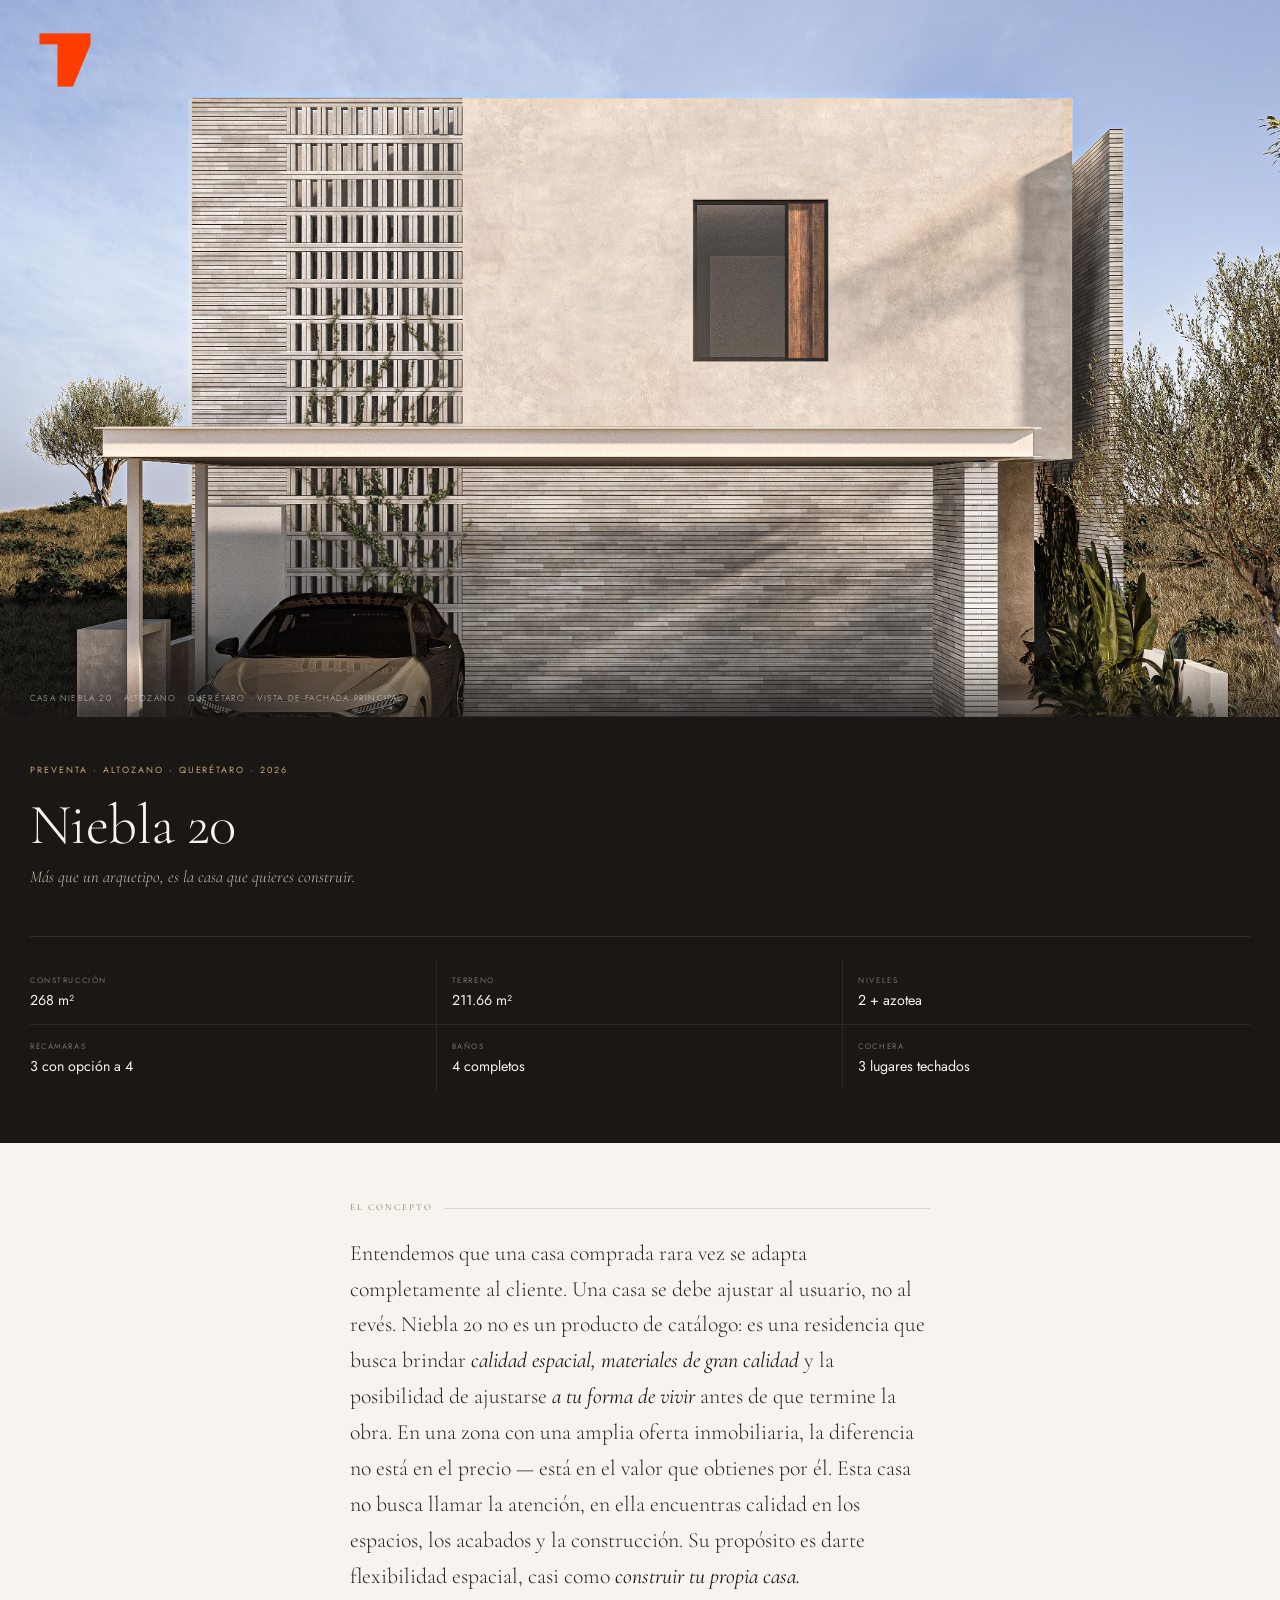
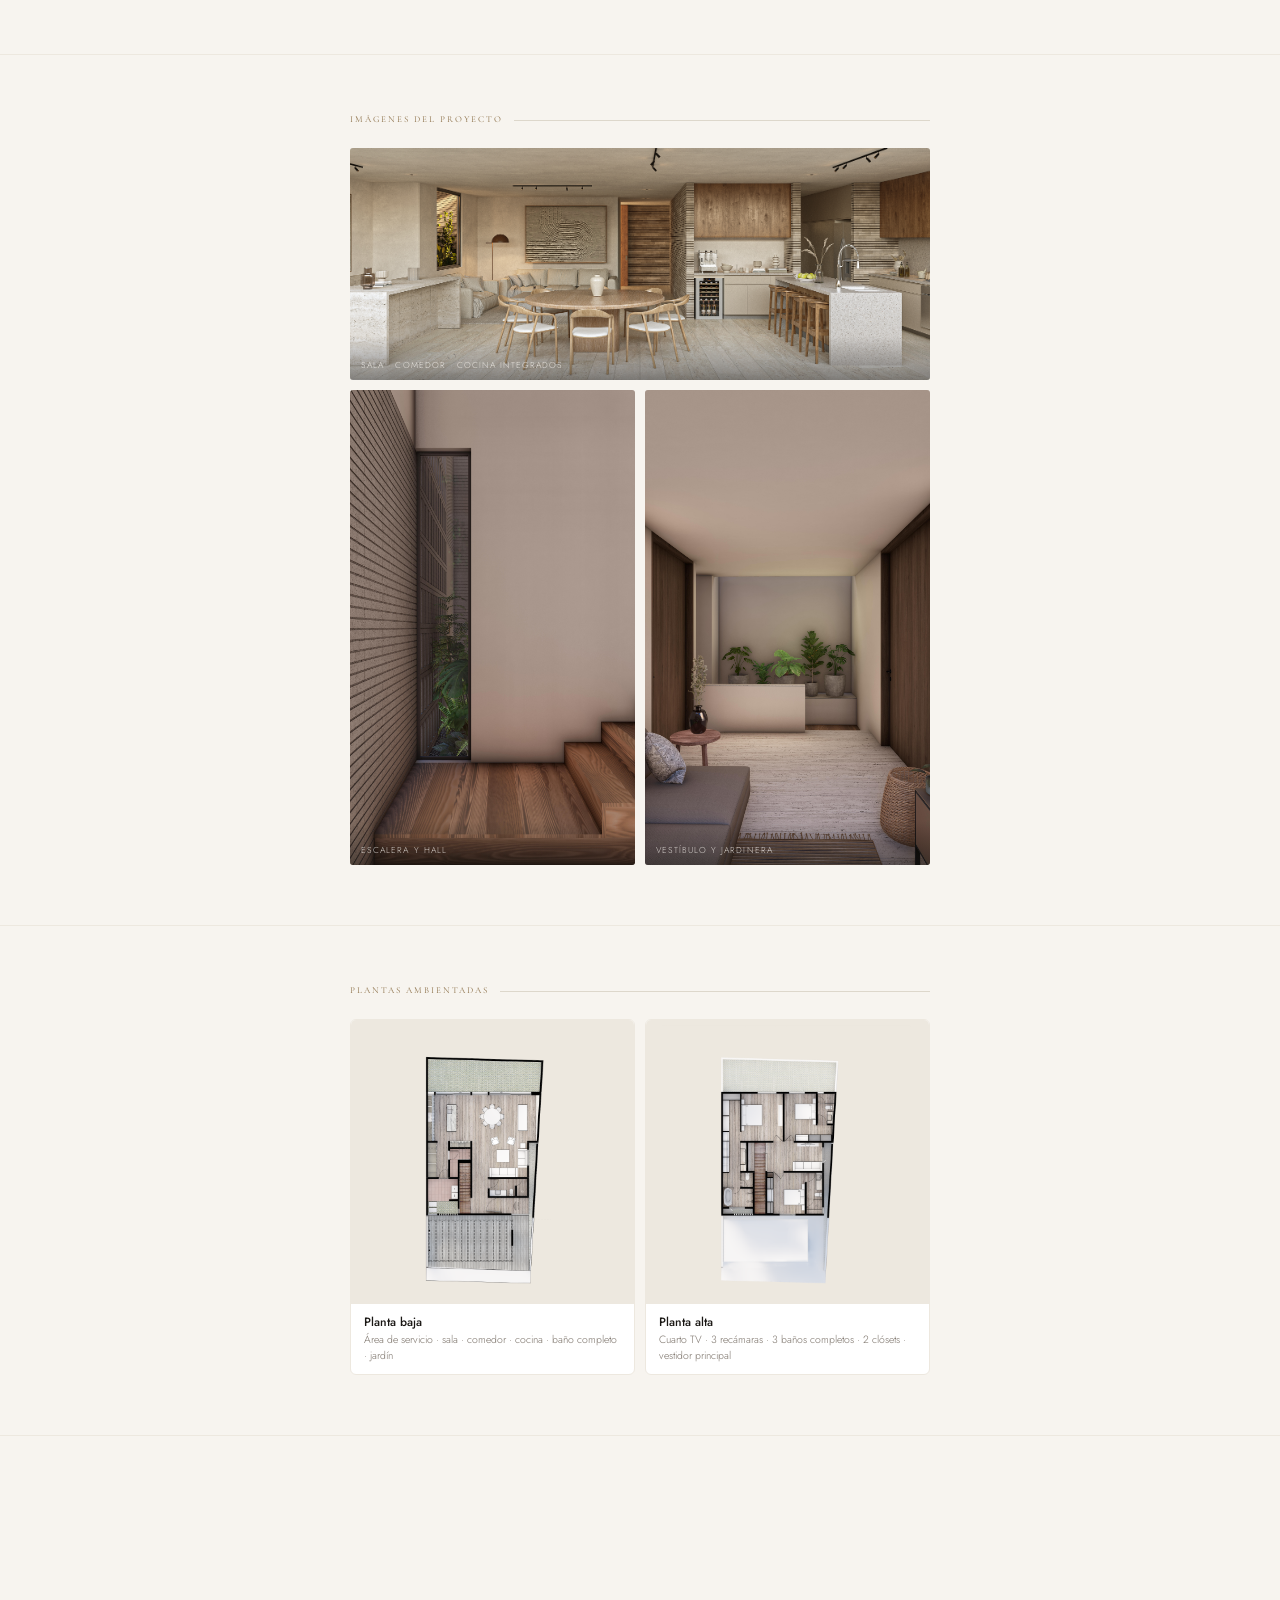
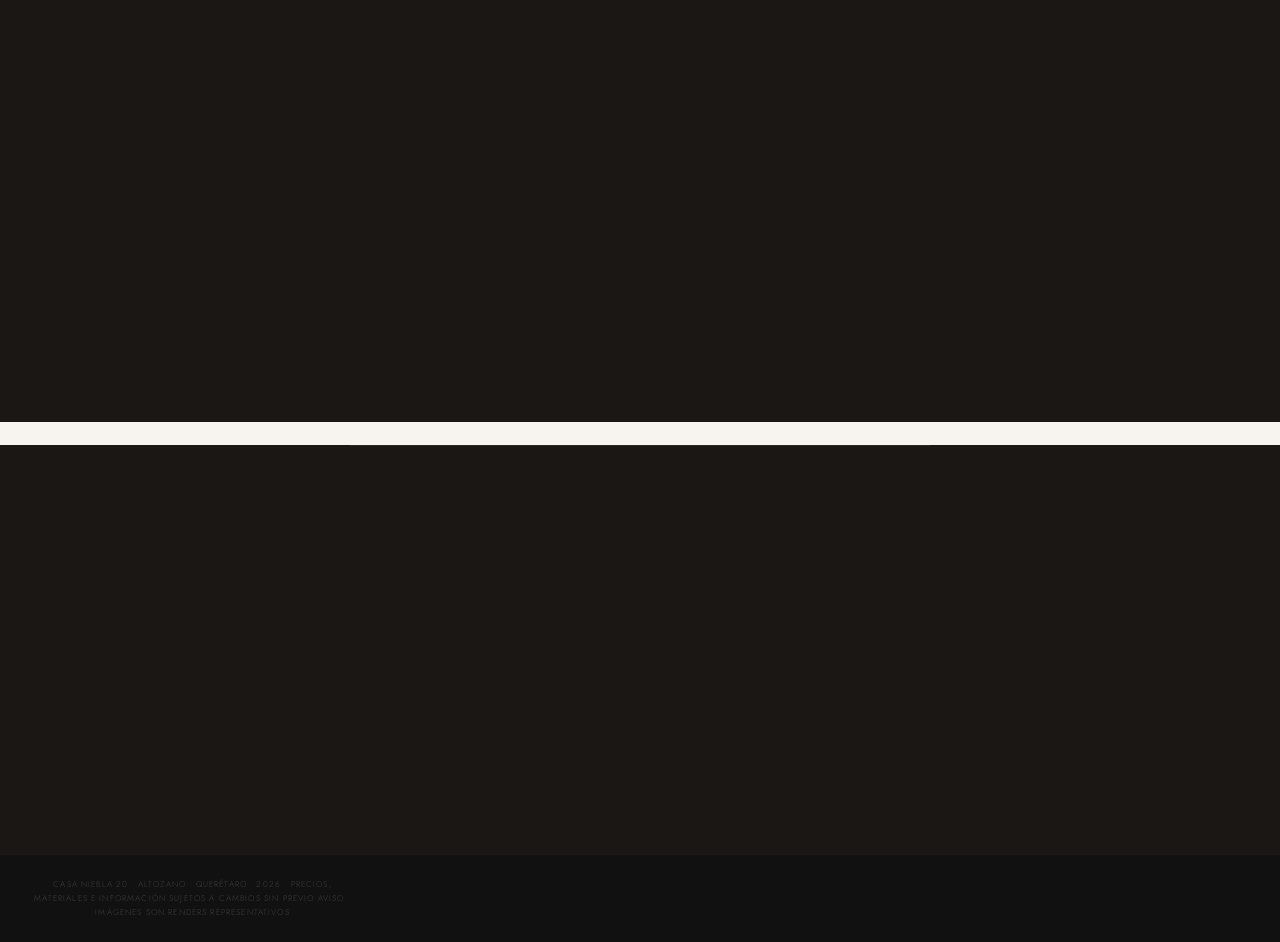
==== commit b7a51dc5: "Add files via upload" ====
--- a/index.html
+++ b/index.html
@@ -353,30 +353,30 @@
 
         <div class="obra__gallery-item"
              data-lightbox data-lb-src="img/obraTV.jpg"
-             data-lb-caption="Colado entrepiso — Junio 2026" data-lb-group="obra">
-          <img src="img/obraTV.jpg" alt="Avance de obra — Junio 2026"
+             data-lb-caption="Panoramica interior — Noviembre 2026" data-lb-group="obra">
+          <img src="img/obraTV.jpg" alt="Cuarto TV — Noviembre 2026"
                width="800" height="450" loading="lazy">
-          <span class="obra-card__badge">Junio 2026</span>
+          <span class="obra-card__badge">Noviembre 2026</span>
         </div>
 
         <div class="obra__gallery-item"
              data-lightbox data-lb-src="img/obraFachada.jpg"
-             data-lb-caption="Muros aparentes — Junio 2026" data-lb-group="obra">
-          <img src="img/obraFachada.jpg" alt="Muros aparentes — Junio 2026"
+             data-lb-caption="Fachada — Noviembre 2026" data-lb-group="obra">
+          <img src="img/obraFachada.jpg" alt="Fachada Principal — Noviembre 2026"
                width="400" height="300" loading="lazy">
         </div>
 
         <div class="obra__gallery-item"
              data-lightbox data-lb-src="img/obraEscalera.jpg"
-             data-lb-caption="Habilitado de entrepiso — Junio 2026" data-lb-group="obra">
-          <img src="img/obraEscalera.jpg" alt="Entrepiso — Junio 2026"
+             data-lb-caption="Detalle escalera — Noviembre 2026" data-lb-group="obra">
+          <img src="img/obraEscalera.jpg" alt="Escalera — Noviembre 2026"
                width="400" height="300" loading="lazy">
         </div>
 
       </div><!-- /.obra__gallery -->
 
       <div class="obra-card__body">
-        <p class="obra-card__label">Última actualización · junio 2026</p><!-- EDITAR fecha -->
+        <p class="obra-card__label">Última actualización · Noviembre 2026</p><!-- EDITAR fecha -->
         <p class="obra-card__desc">
           Estructura de planta baja concluída al 100%. Losa de entrepiso colada y lista para recibir muros de planta alta. El proyecto avanza conforme al calendario establecido en proyecto. 
         </p><!-- EDITAR descripción -->
